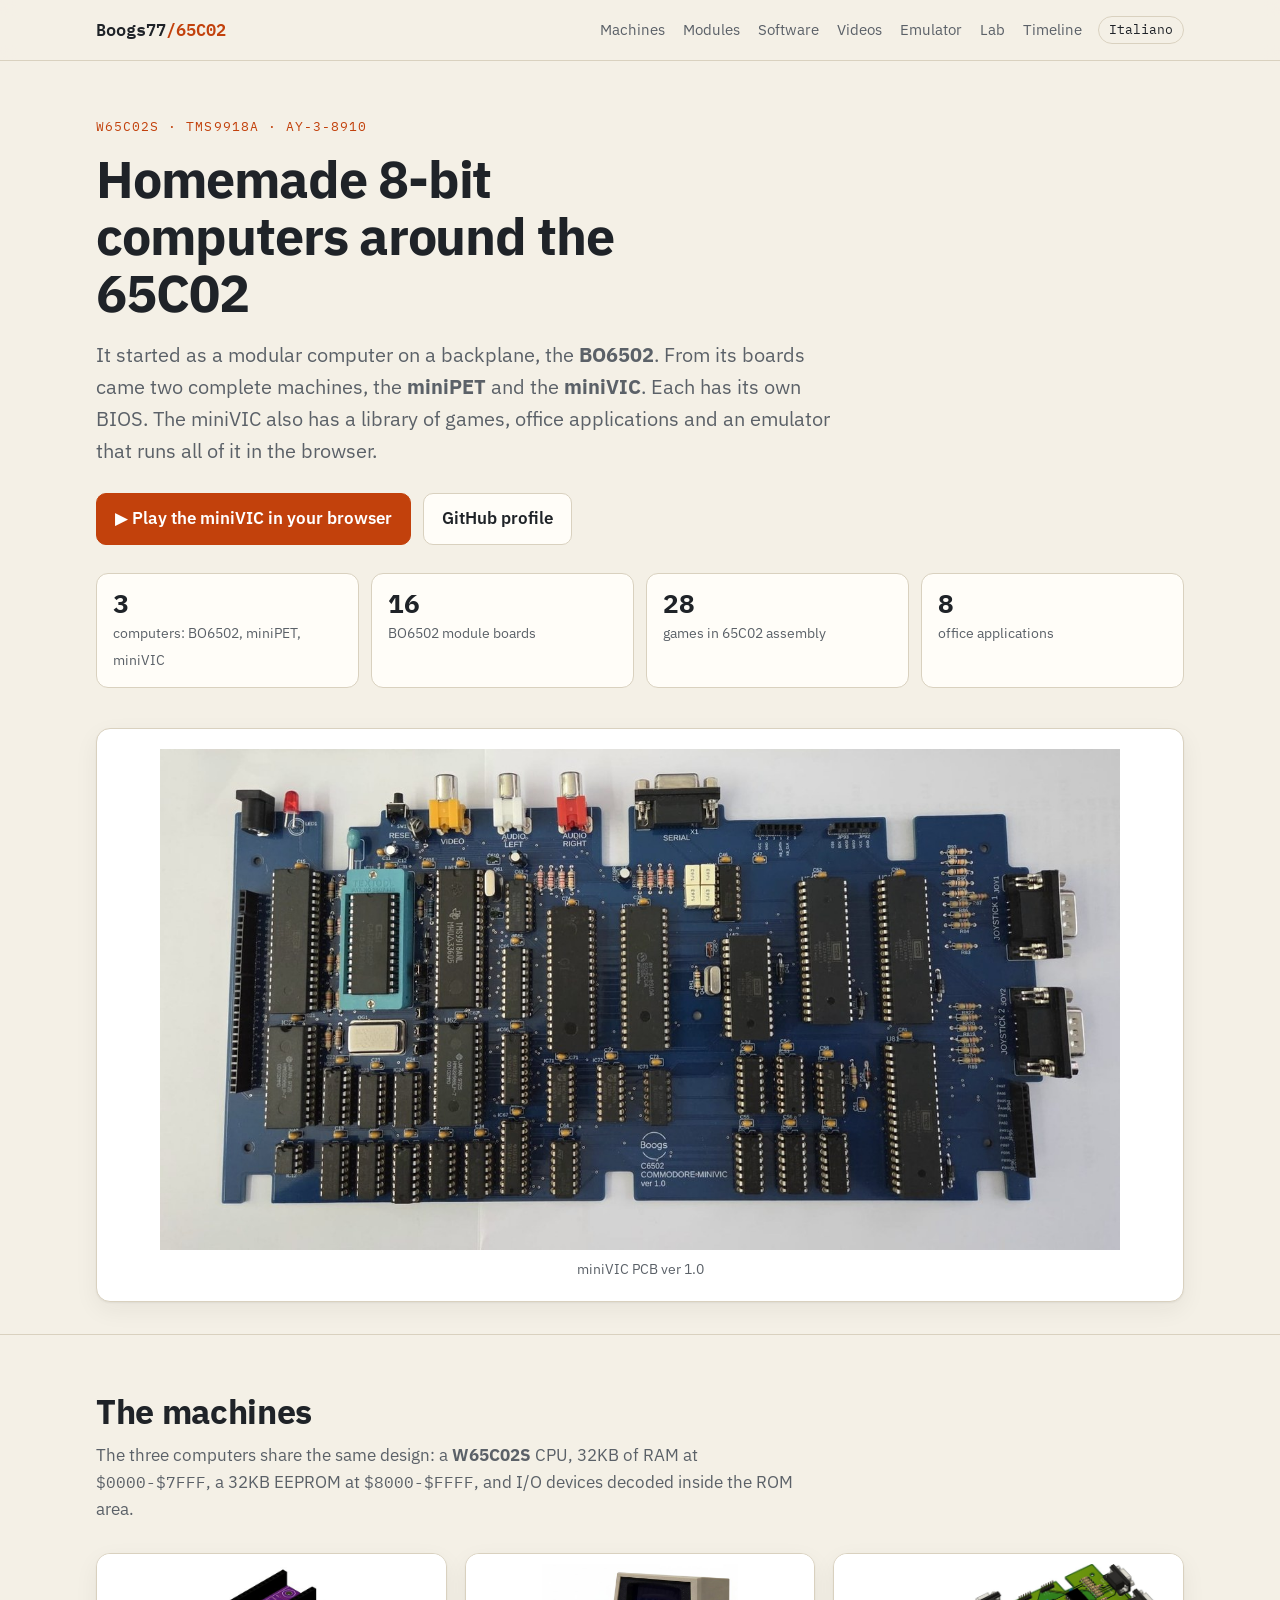
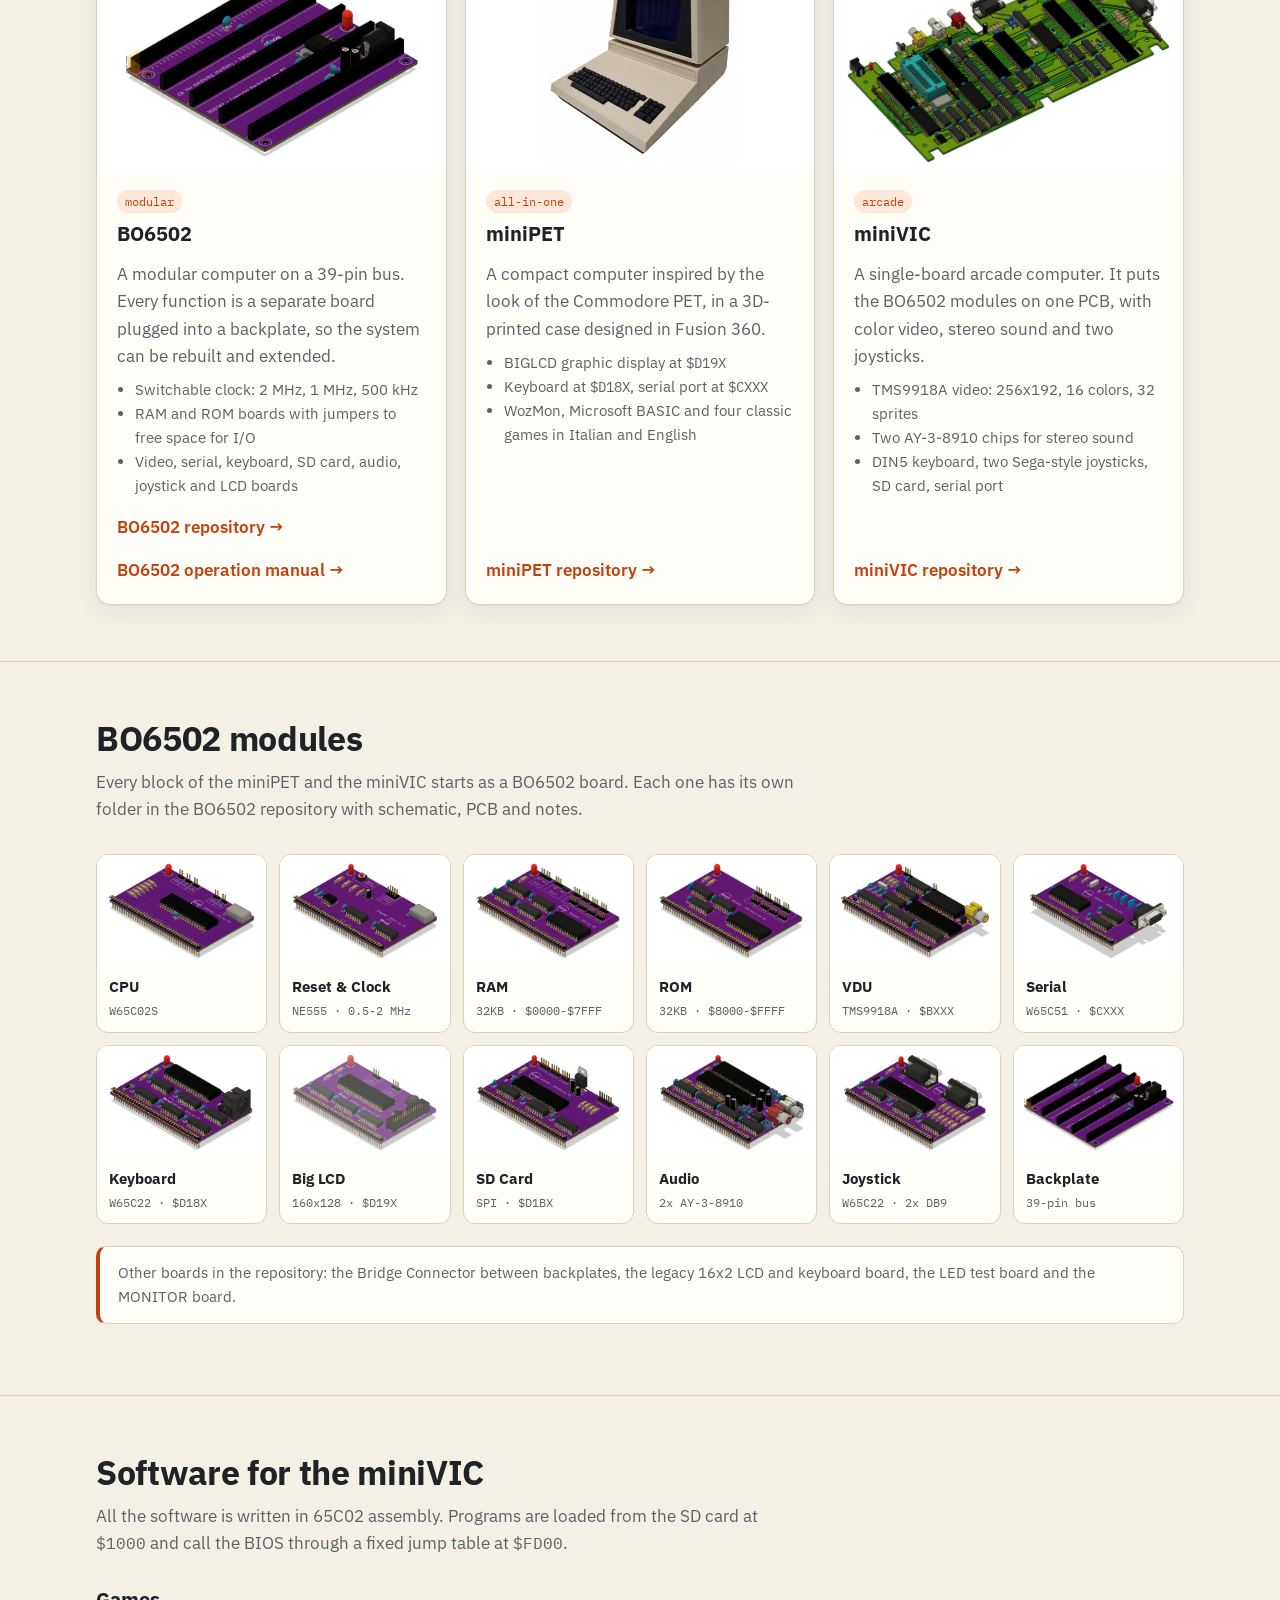
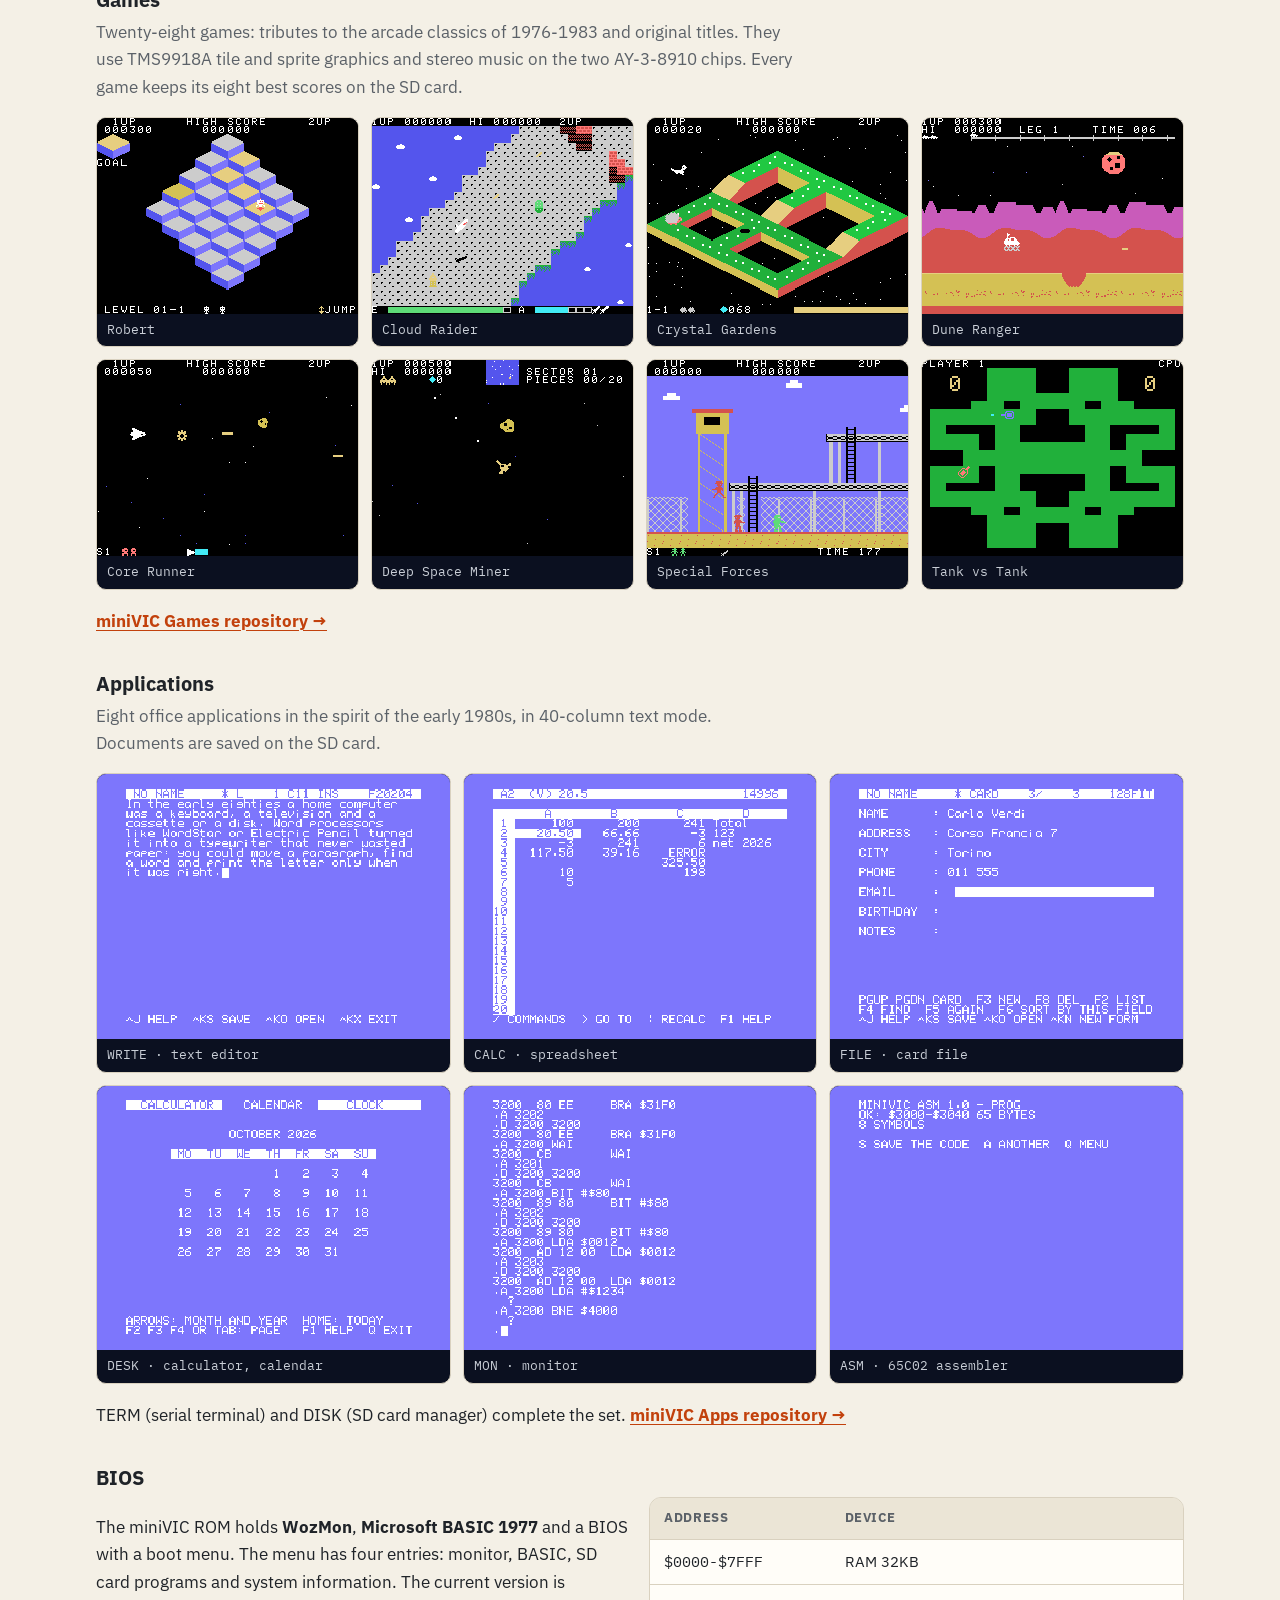
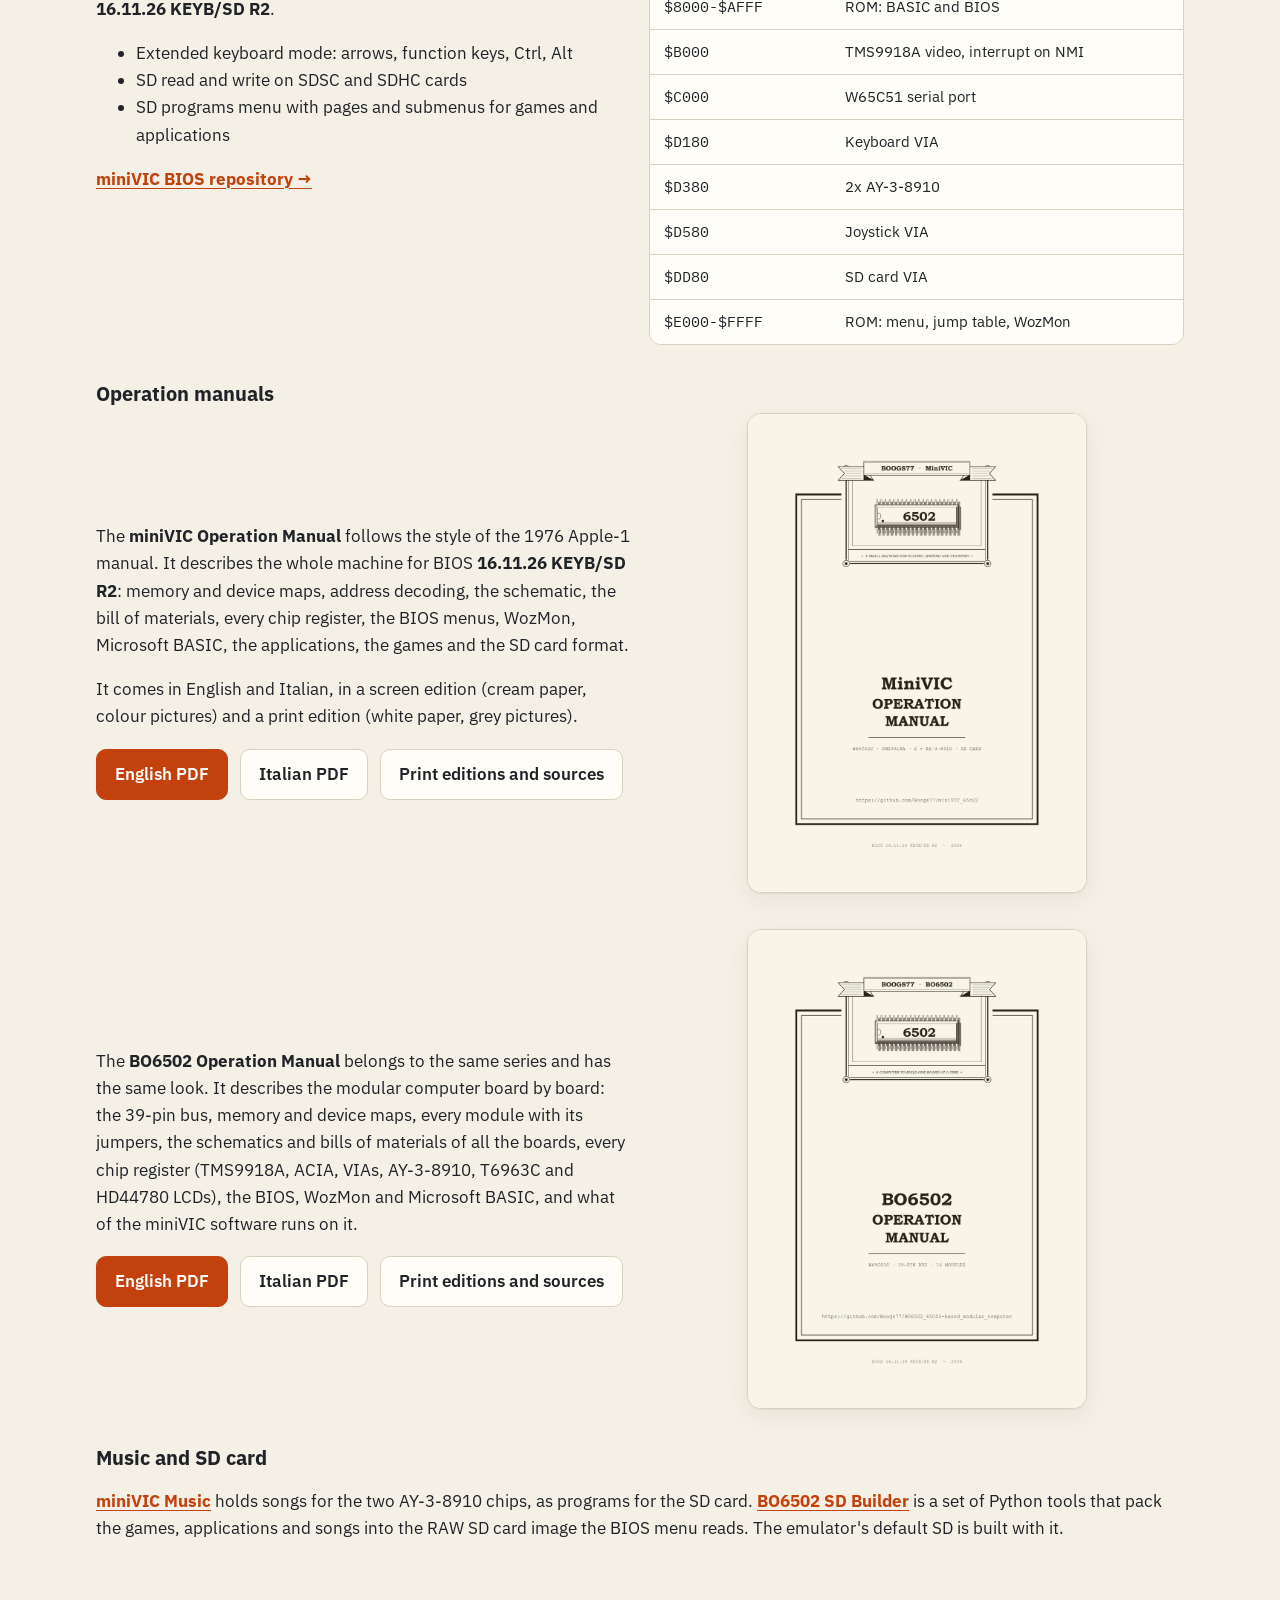
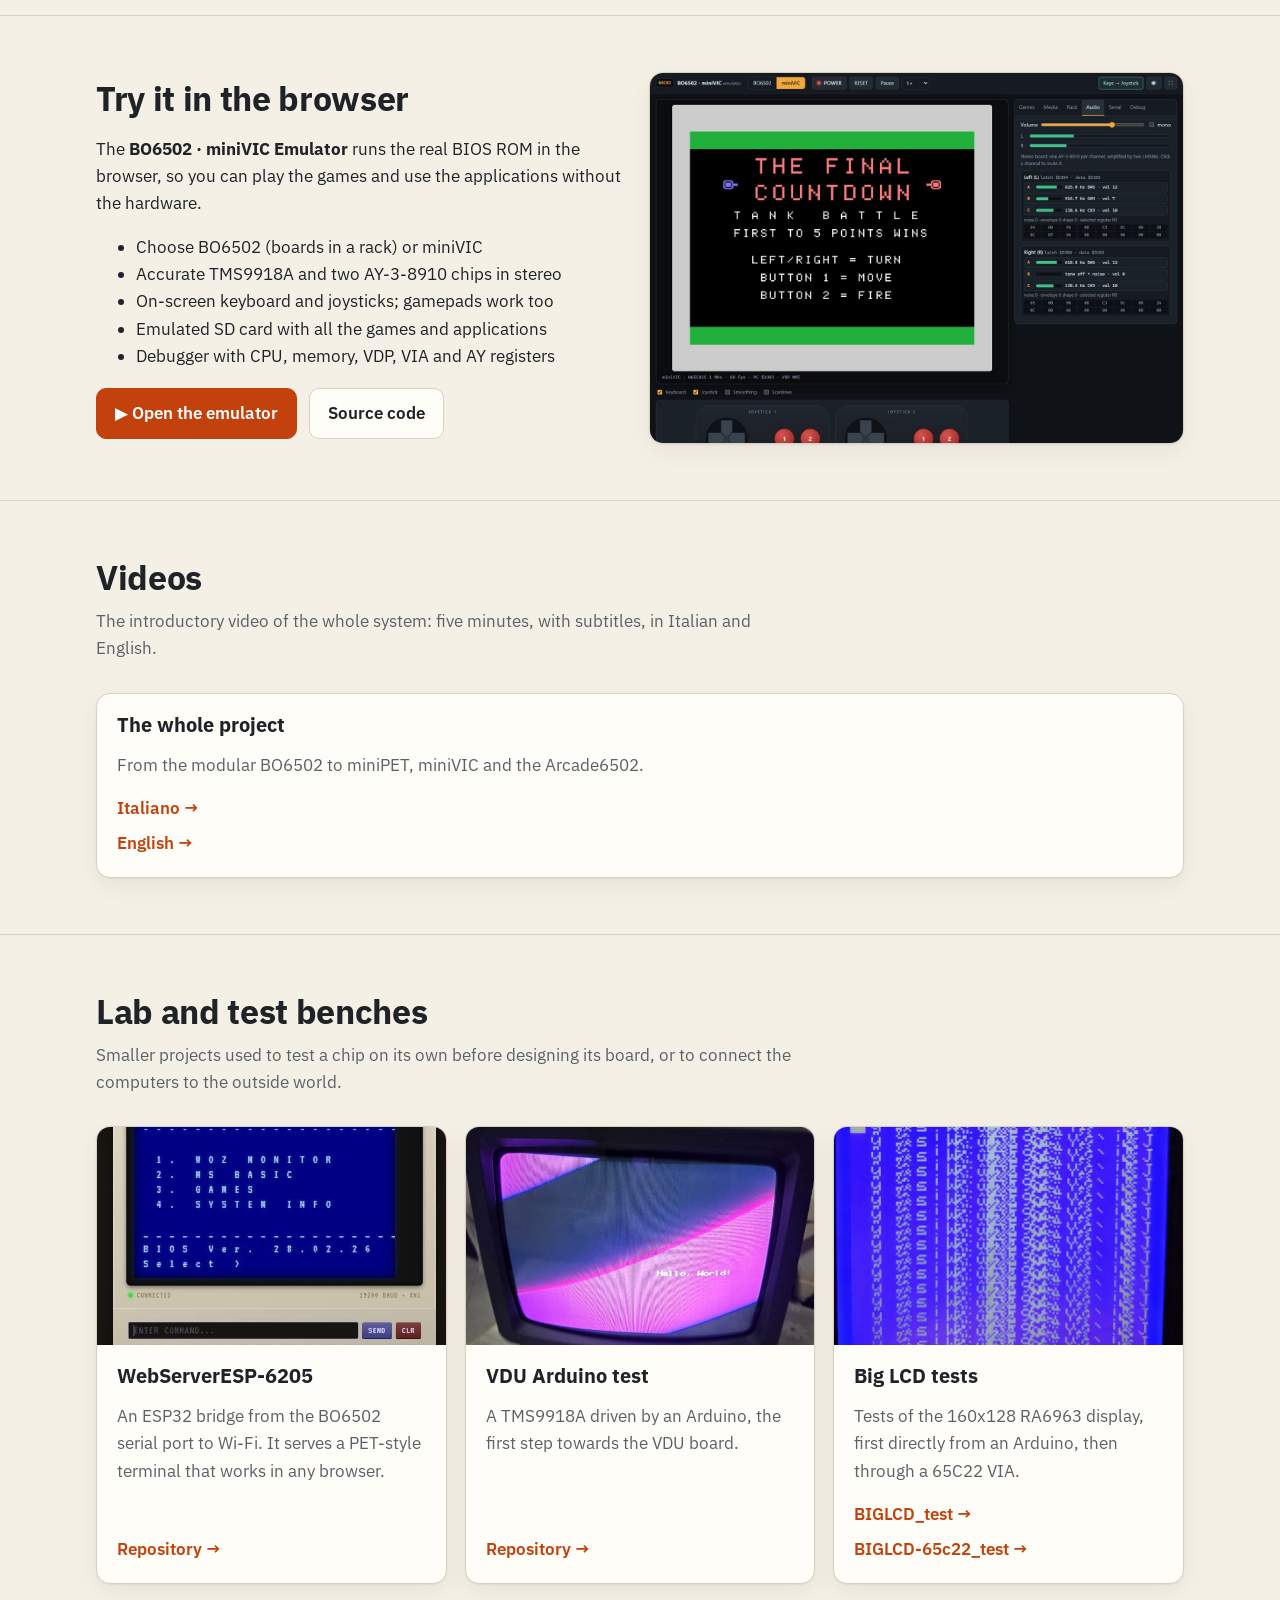
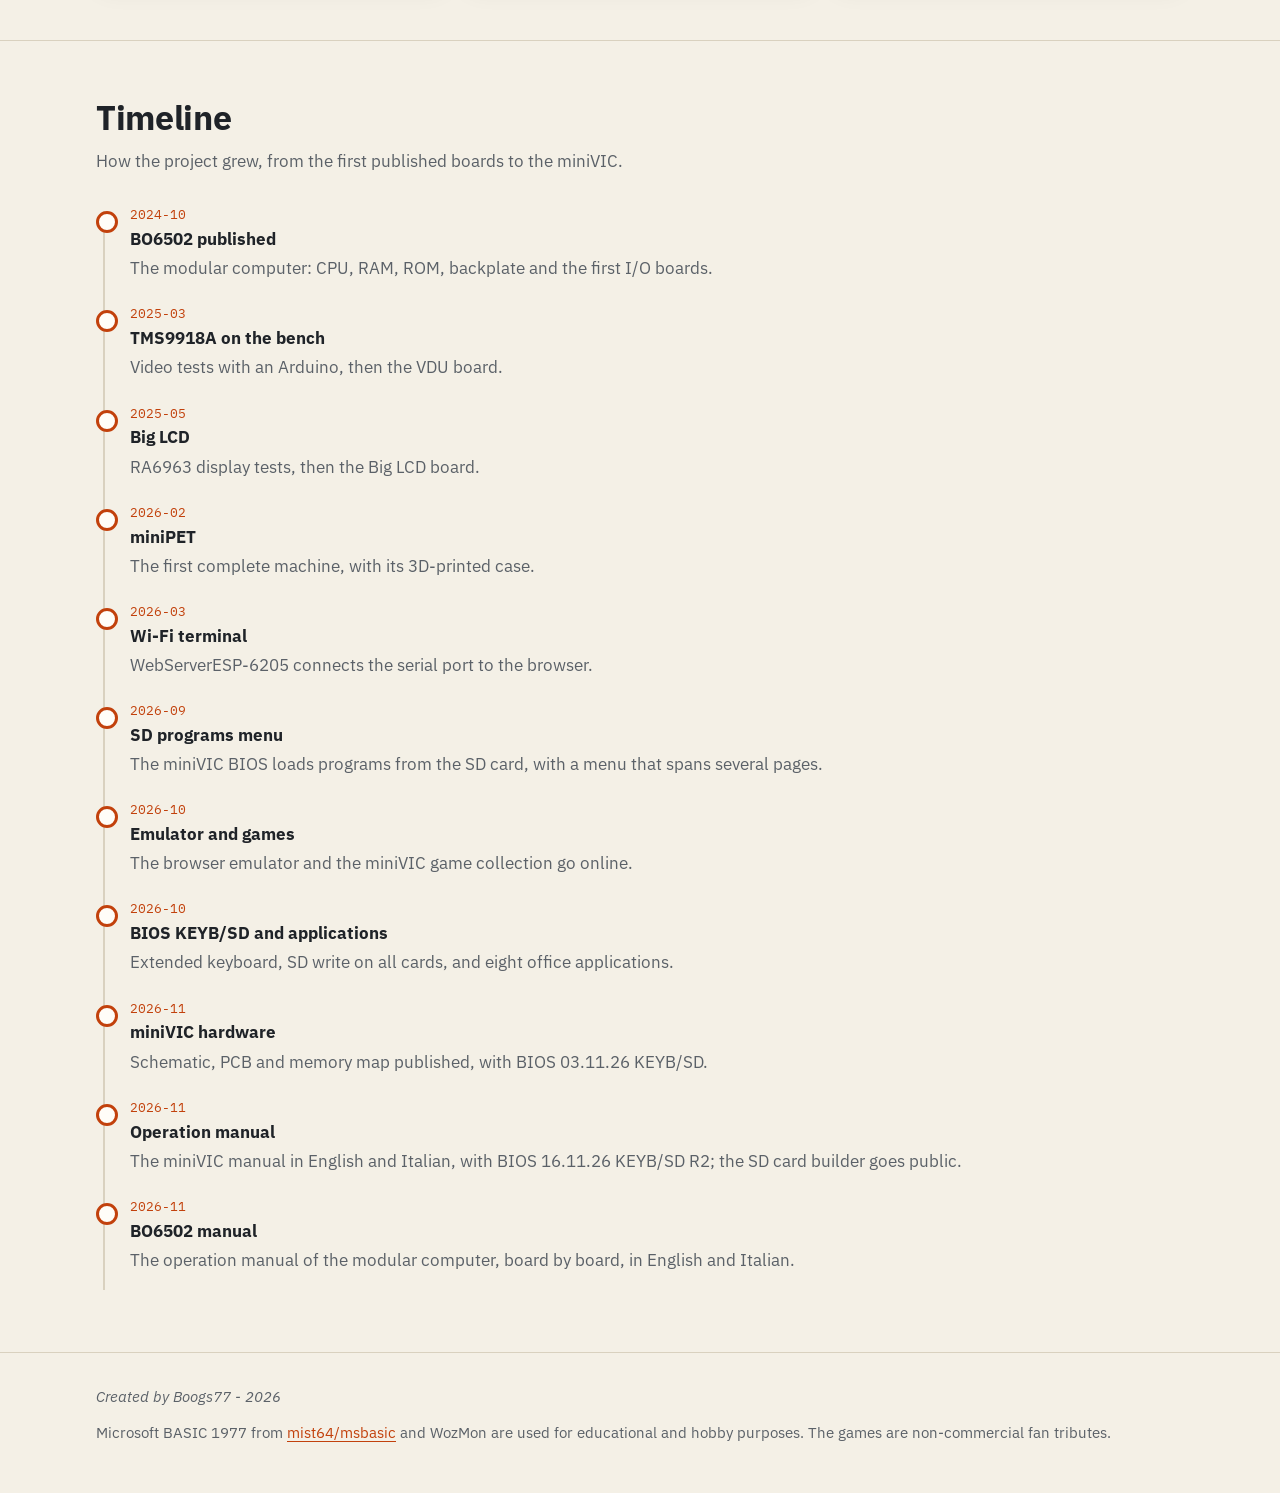
==== index.html @ 4ef79b93 "Videos section: only the introductory video of the whole system Co-Authored-By: Claude Sonnet 5.5 <n" ====
<!doctype html>
<html lang="en">
<head>
<meta charset="utf-8">
<meta name="viewport" content="width=device-width, initial-scale=1">
<title>Boogs77 65C02 Projects</title>
<meta name="description" content="Homemade 8-bit computers built around the W65C02S: the BO6502 modular computer, the miniPET and the miniVIC, with their BIOS, games, applications and a browser emulator.">
<link rel="alternate" hreflang="en" href="https://boogs77.github.io/">
<link rel="alternate" hreflang="it" href="https://boogs77.github.io/it/">
<link rel="icon" href="data:image/svg+xml,%3Csvg xmlns='http://www.w3.org/2000/svg' viewBox='0 0 32 32'%3E%3Crect width='32' height='32' rx='6' fill='%23c2410c'/%3E%3Ctext x='16' y='22' font-family='monospace' font-size='13' font-weight='700' text-anchor='middle' fill='white'%3E65%3C/text%3E%3C/svg%3E">
<link rel="preconnect" href="https://fonts.googleapis.com">
<link rel="preconnect" href="https://fonts.gstatic.com" crossorigin>
<link href="https://fonts.googleapis.com/css2?family=IBM+Plex+Mono:wght@400;600&family=IBM+Plex+Sans:wght@400;600;700&display=swap" rel="stylesheet">
<link rel="stylesheet" href="style.css">
</head>
<body>

<header class="top">
  <div class="wrap">
    <a class="brand" href="#">Boogs77<span>/65C02</span></a>
    <nav class="nav">
      <a href="#machines">Machines</a>
      <a href="#bo6502">Modules</a>
      <a href="#software">Software</a>
      <a href="#videos">Videos</a>
      <a href="#emulator">Emulator</a>
      <a href="#lab">Lab</a>
      <a href="#timeline">Timeline</a>
    </nav>
    <a class="lang" href="it/" hreflang="it" lang="it">Italiano</a>
  </div>
</header>

<main>
  <div class="wrap hero">
    <p class="eyebrow">W65C02S · TMS9918A · AY-3-8910</p>
    <h1>Homemade 8-bit computers around the 65C02</h1>
    <p class="lead">It started as a modular computer on a backplane, the <b>BO6502</b>. From its boards came two complete machines, the <b>miniPET</b> and the <b>miniVIC</b>. Each has its own BIOS. The miniVIC also has a library of games, office applications and an emulator that runs all of it in the browser.</p>
    <div class="actions">
      <a class="btn primary" href="https://boogs77.github.io/BO6502-miniVIC-emulator/">▶ Play the miniVIC in your browser</a>
      <a class="btn" href="https://github.com/Boogs77">GitHub profile</a>
    </div>

    <ul class="stats">
      <li><b>3</b><span>computers: BO6502, miniPET, miniVIC</span></li>
      <li><b>16</b><span>BO6502 module boards</span></li>
      <li><b>28</b><span>games in 65C02 assembly</span></li>
      <li><b>8</b><span>office applications</span></li>
    </ul>

    <figure class="hero-figure">
      <img src="img/minivic_board.jpg" alt="The miniVIC single-board computer: photo of the assembled PCB with the CPU, ZIF ROM socket, video, audio and joystick connectors" width="1400" height="731">
      <figcaption>miniVIC PCB ver 1.0</figcaption>
    </figure>
  </div>

  <!-- ===================== MACHINES ===================== -->
  <section id="machines">
    <div class="wrap">
      <h2>The machines</h2>
      <p class="section-lead">The three computers share the same design: a <b>W65C02S</b> CPU, 32KB of RAM at <code>$0000-$7FFF</code>, a 32KB EEPROM at <code>$8000-$FFFF</code>, and I/O devices decoded inside the ROM area.</p>

      <div class="grid three">
        <article class="card">
          <div class="media"><img src="img/m_backplate.jpg" alt="BO6502 backplate with five slots" loading="lazy"></div>
          <div class="body">
            <span class="tag">modular</span>
            <h3>BO6502</h3>
            <p>A modular computer on a 39-pin bus. Every function is a separate board plugged into a backplate, so the system can be rebuilt and extended.</p>
            <ul>
              <li>Switchable clock: 2 MHz, 1 MHz, 500 kHz</li>
              <li>RAM and ROM boards with jumpers to free space for I/O</li>
              <li>Video, serial, keyboard, SD card, audio, joystick and LCD boards</li>
            </ul>
            <a class="more" href="https://github.com/Boogs77/BO6502_65C02-based_modular_computer">BO6502 repository →</a>
            <a class="more" href="https://github.com/Boogs77/BO6502-manual">BO6502 operation manual →</a>
          </div>
        </article>

        <article class="card">
          <div class="media"><img src="img/minipet.jpg" alt="The miniPET: a small beige computer with a built-in screen and keyboard" loading="lazy"></div>
          <div class="body">
            <span class="tag">all-in-one</span>
            <h3>miniPET</h3>
            <p>A compact computer inspired by the look of the Commodore PET, in a 3D-printed case designed in Fusion 360.</p>
            <ul>
              <li>BIGLCD graphic display at <code>$D19X</code></li>
              <li>Keyboard at <code>$D18X</code>, serial port at <code>$CXXX</code></li>
              <li>WozMon, Microsoft BASIC and four classic games in Italian and English</li>
            </ul>
            <a class="more" href="https://github.com/Boogs77/miniPET_65c02">miniPET repository →</a>
          </div>
        </article>

        <article class="card">
          <div class="media"><img src="img/minivic_3d_rca.jpg" alt="The miniVIC board in 3D, seen from an angle" loading="lazy"></div>
          <div class="body">
            <span class="tag">arcade</span>
            <h3>miniVIC</h3>
            <p>A single-board arcade computer. It puts the BO6502 modules on one PCB, with color video, stereo sound and two joysticks.</p>
            <ul>
              <li>TMS9918A video: 256x192, 16 colors, 32 sprites</li>
              <li>Two AY-3-8910 chips for stereo sound</li>
              <li>DIN5 keyboard, two Sega-style joysticks, SD card, serial port</li>
            </ul>
            <a class="more" href="https://github.com/Boogs77/miniVIC_65c02">miniVIC repository →</a>
          </div>
        </article>
      </div>
    </div>
  </section>

  <!-- ===================== BO6502 MODULES ===================== -->
  <section id="bo6502">
    <div class="wrap">
      <h2>BO6502 modules</h2>
      <p class="section-lead">Every block of the miniPET and the miniVIC starts as a BO6502 board. Each one has its own folder in the BO6502 repository with schematic, PCB and notes.</p>

      <div class="modules">
        <a class="module" href="https://github.com/Boogs77/BO6502_65C02-based_modular_computer/tree/main/BO6502%20CPU"><img src="img/m_cpu.jpg" alt="" loading="lazy"><div><b>CPU</b><span>W65C02S</span></div></a>
        <a class="module" href="https://github.com/Boogs77/BO6502_65C02-based_modular_computer/tree/main/BO6502%20RESET"><img src="img/m_reset.jpg" alt="" loading="lazy"><div><b>Reset &amp; Clock</b><span>NE555 · 0.5-2 MHz</span></div></a>
        <a class="module" href="https://github.com/Boogs77/BO6502_65C02-based_modular_computer/tree/main/BO6502%20RAM"><img src="img/m_ram.jpg" alt="" loading="lazy"><div><b>RAM</b><span>32KB · $0000-$7FFF</span></div></a>
        <a class="module" href="https://github.com/Boogs77/BO6502_65C02-based_modular_computer/tree/main/BO6502%20ROM"><img src="img/m_rom.jpg" alt="" loading="lazy"><div><b>ROM</b><span>32KB · $8000-$FFFF</span></div></a>
        <a class="module" href="https://github.com/Boogs77/BO6502_65C02-based_modular_computer/tree/main/BO6502%20VDU"><img src="img/m_vdu.jpg" alt="" loading="lazy"><div><b>VDU</b><span>TMS9918A · $BXXX</span></div></a>
        <a class="module" href="https://github.com/Boogs77/BO6502_65C02-based_modular_computer/tree/main/BO6502%20SERIAL"><img src="img/m_serial.jpg" alt="" loading="lazy"><div><b>Serial</b><span>W65C51 · $CXXX</span></div></a>
        <a class="module" href="https://github.com/Boogs77/BO6502_65C02-based_modular_computer/tree/main/BO6502%20KEYb"><img src="img/m_keyb.jpg" alt="" loading="lazy"><div><b>Keyboard</b><span>W65C22 · $D18X</span></div></a>
        <a class="module" href="https://github.com/Boogs77/BO6502_65C02-based_modular_computer/tree/main/BO6502%20BIGLCD"><img src="img/m_biglcd.jpg" alt="" loading="lazy"><div><b>Big LCD</b><span>160x128 · $D19X</span></div></a>
        <a class="module" href="https://github.com/Boogs77/BO6502_65C02-based_modular_computer/tree/main/BO6502%20SDCard"><img src="img/m_sdcard.jpg" alt="" loading="lazy"><div><b>SD Card</b><span>SPI · $D1BX</span></div></a>
        <a class="module" href="https://github.com/Boogs77/BO6502_65C02-based_modular_computer/tree/main/BO6502%20AUDIO"><img src="img/m_audio.jpg" alt="" loading="lazy"><div><b>Audio</b><span>2x AY-3-8910</span></div></a>
        <a class="module" href="https://github.com/Boogs77/BO6502_65C02-based_modular_computer/tree/main/BO6502%20JOYSTICK"><img src="img/m_joystick.jpg" alt="" loading="lazy"><div><b>Joystick</b><span>W65C22 · 2x DB9</span></div></a>
        <a class="module" href="https://github.com/Boogs77/BO6502_65C02-based_modular_computer/tree/main/BO6502%20BACKPLATE"><img src="img/m_backplate.jpg" alt="" loading="lazy"><div><b>Backplate</b><span>39-pin bus</span></div></a>
      </div>
      <p class="note">Other boards in the repository: the Bridge Connector between backplates, the legacy 16x2 LCD and keyboard board, the LED test board and the MONITOR board.</p>
    </div>
  </section>

  <!-- ===================== SOFTWARE ===================== -->
  <section id="software">
    <div class="wrap">
      <h2>Software for the miniVIC</h2>
      <p class="section-lead">All the software is written in 65C02 assembly. Programs are loaded from the SD card at <code>$1000</code> and call the BIOS through a fixed jump table at <code>$FD00</code>.</p>

      <h3>Games</h3>
      <p class="section-lead" style="margin-bottom:16px">Twenty-eight games: tributes to the arcade classics of 1976-1983 and original titles. They use TMS9918A tile and sprite graphics and stereo music on the two AY-3-8910 chips. Every game keeps its eight best scores on the SD card.</p>
      <div class="shots">
        <figure><img src="img/g_robert.png" alt="Robert: isometric cube-hopping game" loading="lazy"><figcaption>Robert</figcaption></figure>
        <figure><img src="img/g_cloud_raider.png" alt="Cloud Raider: isometric shooter" loading="lazy"><figcaption>Cloud Raider</figcaption></figure>
        <figure><img src="img/g_crystal_gardens.png" alt="Crystal Gardens: isometric maze game" loading="lazy"><figcaption>Crystal Gardens</figcaption></figure>
        <figure><img src="img/g_dune_ranger.png" alt="Dune Ranger: side-scrolling rover game" loading="lazy"><figcaption>Dune Ranger</figcaption></figure>
        <figure><img src="img/g_core_runner.png" alt="Core Runner: space run and platform game" loading="lazy"><figcaption>Core Runner</figcaption></figure>
        <figure><img src="img/g_deep_space_miner.png" alt="Deep Space Miner: space mining shooter" loading="lazy"><figcaption>Deep Space Miner</figcaption></figure>
        <figure><img src="img/g_special_forces.png" alt="Special Forces: side-scrolling action game" loading="lazy"><figcaption>Special Forces</figcaption></figure>
        <figure><img src="img/g_tank.png" alt="Tank vs Tank: two tanks on a battlefield" loading="lazy"><figcaption>Tank vs Tank</figcaption></figure>
      </div>
      <p><a href="https://github.com/Boogs77/miniVIC_games"><b>miniVIC Games repository →</b></a></p>

      <h3 style="margin-top:36px">Applications</h3>
      <p class="section-lead" style="margin-bottom:16px">Eight office applications in the spirit of the early 1980s, in 40-column text mode. Documents are saved on the SD card.</p>
      <div class="shots apps">
        <figure><img src="img/a_write_typing.png" alt="miniVIC WRITE text editor" loading="lazy"><figcaption>WRITE · text editor</figcaption></figure>
        <figure><img src="img/a_calc_formulas.png" alt="miniVIC CALC spreadsheet" loading="lazy"><figcaption>CALC · spreadsheet</figcaption></figure>
        <figure><img src="img/a_file_card.png" alt="miniVIC FILE card file" loading="lazy"><figcaption>FILE · card file</figcaption></figure>
        <figure><img src="img/a_desk_calendar.png" alt="miniVIC DESK calendar" loading="lazy"><figcaption>DESK · calculator, calendar</figcaption></figure>
        <figure><img src="img/a_mon_disasm.png" alt="miniVIC MON machine language monitor" loading="lazy"><figcaption>MON · monitor</figcaption></figure>
        <figure><img src="img/a_asm_ok.png" alt="miniVIC ASM assembler" loading="lazy"><figcaption>ASM · 65C02 assembler</figcaption></figure>
      </div>
      <p>TERM (serial terminal) and DISK (SD card manager) complete the set. <a href="https://github.com/Boogs77/miniVIC_apps"><b>miniVIC Apps repository →</b></a></p>

      <h3 style="margin-top:36px">BIOS</h3>
      <div class="grid two">
        <div>
          <p>The miniVIC ROM holds <b>WozMon</b>, <b>Microsoft BASIC 1977</b> and a BIOS with a boot menu. The menu has four entries: monitor, BASIC, SD card programs and system information. The current version is <b>16.11.26 KEYB/SD R2</b>.</p>
          <ul>
            <li>Extended keyboard mode: arrows, function keys, Ctrl, Alt</li>
            <li>SD read and write on SDSC and SDHC cards</li>
            <li>SD programs menu with pages and submenus for games and applications</li>
          </ul>
          <p><a href="https://github.com/Boogs77/miniVIC_bios"><b>miniVIC BIOS repository →</b></a></p>
        </div>
        <div class="table-scroll">
          <table>
            <thead><tr><th>Address</th><th>Device</th></tr></thead>
            <tbody>
              <tr><td class="addr">$0000-$7FFF</td><td>RAM 32KB</td></tr>
              <tr><td class="addr">$8000-$AFFF</td><td>ROM: BASIC and BIOS</td></tr>
              <tr><td class="addr">$B000</td><td>TMS9918A video, interrupt on NMI</td></tr>
              <tr><td class="addr">$C000</td><td>W65C51 serial port</td></tr>
              <tr><td class="addr">$D180</td><td>Keyboard VIA</td></tr>
              <tr><td class="addr">$D380</td><td>2x AY-3-8910</td></tr>
              <tr><td class="addr">$D580</td><td>Joystick VIA</td></tr>
              <tr><td class="addr">$DD80</td><td>SD card VIA</td></tr>
              <tr><td class="addr">$E000-$FFFF</td><td>ROM: menu, jump table, WozMon</td></tr>
            </tbody>
          </table>
        </div>
      </div>

      <h3 style="margin-top:36px">Operation manuals</h3>
      <div class="grid two" style="align-items:center">
        <div>
          <p>The <b>miniVIC Operation Manual</b> follows the style of the 1976 Apple-1 manual. It describes the whole machine for BIOS <b>16.11.26 KEYB/SD R2</b>: memory and device maps, address decoding, the schematic, the bill of materials, every chip register, the BIOS menus, WozMon, Microsoft BASIC, the applications, the games and the SD card format.</p>
          <p>It comes in English and Italian, in a screen edition (cream paper, colour pictures) and a print edition (white paper, grey pictures).</p>
          <div class="actions" style="margin-top:18px">
            <a class="btn primary" href="https://github.com/Boogs77/miniVIC-manual/blob/main/MiniVIC_Manual_EN.pdf">English PDF</a>
            <a class="btn" href="https://github.com/Boogs77/miniVIC-manual/blob/main/MiniVIC_Manual_IT.pdf">Italian PDF</a>
            <a class="btn" href="https://github.com/Boogs77/miniVIC-manual">Print editions and sources</a>
          </div>
        </div>
        <figure class="card" style="margin:0;max-width:340px;justify-self:center">
          <img src="img/manual_en.jpg" alt="Cover of the miniVIC Operation Manual" loading="lazy" width="910" height="1287">
        </figure>
      </div>

      <div class="grid two" style="align-items:center;margin-top:36px">
        <div>
          <p>The <b>BO6502 Operation Manual</b> belongs to the same series and has the same look. It describes the modular computer board by board: the 39-pin bus, memory and device maps, every module with its jumpers, the schematics and bills of materials of all the boards, every chip register (TMS9918A, ACIA, VIAs, AY-3-8910, T6963C and HD44780 LCDs), the BIOS, WozMon and Microsoft BASIC, and what of the miniVIC software runs on it.</p>
          <div class="actions" style="margin-top:18px">
            <a class="btn primary" href="https://github.com/Boogs77/BO6502-manual/blob/main/BO6502_Manual_EN.pdf">English PDF</a>
            <a class="btn" href="https://github.com/Boogs77/BO6502-manual/blob/main/BO6502_Manual_IT.pdf">Italian PDF</a>
            <a class="btn" href="https://github.com/Boogs77/BO6502-manual">Print editions and sources</a>
          </div>
        </div>
        <figure class="card" style="margin:0;max-width:340px;justify-self:center">
          <img src="img/manual_bo6502_en.jpg" alt="Cover of the BO6502 Operation Manual" loading="lazy" width="910" height="1287">
        </figure>
      </div>

      <h3 style="margin-top:36px">Music and SD card</h3>
      <p><a href="https://github.com/Boogs77/miniVIC_music"><b>miniVIC Music</b></a> holds songs for the two AY-3-8910 chips, as programs for the SD card. <a href="https://github.com/Boogs77/bo6502-SDbuilder"><b>BO6502 SD Builder</b></a> is a set of Python tools that pack the games, applications and songs into the RAW SD card image the BIOS menu reads. The emulator's default SD is built with it.</p>
    </div>
  </section>

  <!-- ===================== EMULATOR ===================== -->
  <section id="emulator">
    <div class="wrap">
      <div class="grid two" style="align-items:center">
        <div>
          <h2>Try it in the browser</h2>
          <p>The <b>BO6502 · miniVIC Emulator</b> runs the real BIOS ROM in the browser, so you can play the games and use the applications without the hardware.</p>
          <ul>
            <li>Choose BO6502 (boards in a rack) or miniVIC</li>
            <li>Accurate TMS9918A and two AY-3-8910 chips in stereo</li>
            <li>On-screen keyboard and joysticks; gamepads work too</li>
            <li>Emulated SD card with all the games and applications</li>
            <li>Debugger with CPU, memory, VDP, VIA and AY registers</li>
          </ul>
          <div class="actions" style="margin-top:18px">
            <a class="btn primary" href="https://boogs77.github.io/BO6502-miniVIC-emulator/">▶ Open the emulator</a>
            <a class="btn" href="https://github.com/Boogs77/BO6502-miniVIC-emulator">Source code</a>
          </div>
        </div>
        <figure class="card" style="margin:0">
          <img src="img/emulator.jpg" alt="The emulator running Tank vs Tank, with the audio panel showing both AY chips" loading="lazy" width="1400" height="972">
        </figure>
      </div>
    </div>
  </section>

  <!-- ===================== VIDEOS ===================== -->
  <section id="videos">
    <div class="wrap">
      <h2>Videos</h2>
      <p class="section-lead">The introductory video of the whole system: five minutes, with subtitles, in Italian and English.</p>
      <div class="grid three">
        <article class="card">
          <div class="body">
            <h3>The whole project</h3>
            <p>From the modular BO6502 to miniPET, miniVIC and the Arcade6502.</p>
            <a class="more" href="https://youtu.be/3ln8cZt3MQk">Italiano →</a>
            <a class="more" style="padding-top:0" href="https://youtu.be/d8nvmrTR-eE">English →</a>
          </div>
        </article>
      </div>
    </div>
  </section>

  <!-- ===================== LAB ===================== -->
  <section id="lab">
    <div class="wrap">
      <h2>Lab and test benches</h2>
      <p class="section-lead">Smaller projects used to test a chip on its own before designing its board, or to connect the computers to the outside world.</p>
      <div class="grid three">
        <article class="card">
          <div class="media photo"><img src="img/webserver.jpg" alt="Browser page of the WebServerESP-6205 with a PET-style screen and keyboard" loading="lazy"></div>
          <div class="body">
            <h3>WebServerESP-6205</h3>
            <p>An ESP32 bridge from the BO6502 serial port to Wi-Fi. It serves a PET-style terminal that works in any browser.</p>
            <a class="more" href="https://github.com/Boogs77/WebServerESP-6205">Repository →</a>
          </div>
        </article>
        <article class="card">
          <div class="media photo"><img src="img/vdu_hello.jpg" alt="TMS9918A test showing text on a monitor" loading="lazy"></div>
          <div class="body">
            <h3>VDU Arduino test</h3>
            <p>A TMS9918A driven by an Arduino, the first step towards the VDU board.</p>
            <a class="more" href="https://github.com/Boogs77/VDU_arduino_test">Repository →</a>
          </div>
        </article>
        <article class="card">
          <div class="media photo"><img src="img/biglcd_wozmon.jpg" alt="Big LCD display showing a WozMon memory dump" loading="lazy"></div>
          <div class="body">
            <h3>Big LCD tests</h3>
            <p>Tests of the 160x128 RA6963 display, first directly from an Arduino, then through a 65C22 VIA.</p>
            <a class="more" href="https://github.com/Boogs77/BIGLCD_test">BIGLCD_test →</a>
            <a class="more" style="padding-top:0" href="https://github.com/Boogs77/BIGLCD-65c22_test">BIGLCD-65c22_test →</a>
          </div>
        </article>
      </div>
    </div>
  </section>

  <!-- ===================== TIMELINE ===================== -->
  <section id="timeline">
    <div class="wrap">
      <h2>Timeline</h2>
      <p class="section-lead">How the project grew, from the first published boards to the miniVIC.</p>
      <ol class="timeline">
        <li><time>2024-10</time><b>BO6502 published</b><p>The modular computer: CPU, RAM, ROM, backplate and the first I/O boards.</p></li>
        <li><time>2025-03</time><b>TMS9918A on the bench</b><p>Video tests with an Arduino, then the VDU board.</p></li>
        <li><time>2025-05</time><b>Big LCD</b><p>RA6963 display tests, then the Big LCD board.</p></li>
        <li><time>2026-02</time><b>miniPET</b><p>The first complete machine, with its 3D-printed case.</p></li>
        <li><time>2026-03</time><b>Wi-Fi terminal</b><p>WebServerESP-6205 connects the serial port to the browser.</p></li>
        <li><time>2026-09</time><b>SD programs menu</b><p>The miniVIC BIOS loads programs from the SD card, with a menu that spans several pages.</p></li>
        <li><time>2026-10</time><b>Emulator and games</b><p>The browser emulator and the miniVIC game collection go online.</p></li>
        <li><time>2026-10</time><b>BIOS KEYB/SD and applications</b><p>Extended keyboard, SD write on all cards, and eight office applications.</p></li>
        <li><time>2026-11</time><b>miniVIC hardware</b><p>Schematic, PCB and memory map published, with BIOS 03.11.26 KEYB/SD.</p></li>
        <li><time>2026-11</time><b>Operation manual</b><p>The miniVIC manual in English and Italian, with BIOS 16.11.26 KEYB/SD R2; the SD card builder goes public.</p></li>
        <li><time>2026-11</time><b>BO6502 manual</b><p>The operation manual of the modular computer, board by board, in English and Italian.</p></li>
      </ol>
    </div>
  </section>
</main>

<footer>
  <div class="wrap">
    <span><i>Created by Boogs77 - 2026</i></span>
    <span>Microsoft BASIC 1977 from <a href="https://github.com/mist64/msbasic">mist64/msbasic</a> and WozMon are used for educational and hobby purposes. The games are non-commercial fan tributes.</span>
  </div>
</footer>

</body>
</html>
---- style.css ----
:root {
  --bg: #f4f0e6;
  --surface: #fffdf8;
  --surface-2: #ebe5d6;
  --plate: #ffffff;
  --text: #1f2328;
  --muted: #5b6168;
  --border: #d9d1bf;
  --accent: #c2410c;
  --accent-soft: #fde7d9;
  --green: #15803d;
  --screen: #0b1020;
  --shadow: 0 1px 2px rgba(31, 35, 40, .06), 0 8px 24px rgba(31, 35, 40, .06);
  --radius: 14px;
  --mono: "IBM Plex Mono", ui-monospace, SFMono-Regular, Menlo, Consolas, monospace;
  --sans: "IBM Plex Sans", system-ui, -apple-system, "Segoe UI", Roboto, sans-serif;
  color-scheme: light;
}

@media (prefers-color-scheme: dark) {
  :root:not([data-theme="light"]) {
    --bg: #12151b;
    --surface: #1a1f27;
    --surface-2: #232a34;
    --plate: #f3f1ec;
    --text: #e8e6e1;
    --muted: #a3a9b2;
    --border: #2e3642;
    --accent: #fb923c;
    --accent-soft: #3a2416;
    --green: #4ade80;
    --shadow: 0 1px 2px rgba(0, 0, 0, .3), 0 8px 24px rgba(0, 0, 0, .25);
    color-scheme: dark;
  }
}

:root[data-theme="dark"] {
  --bg: #12151b;
  --surface: #1a1f27;
  --surface-2: #232a34;
  --plate: #f3f1ec;
  --text: #e8e6e1;
  --muted: #a3a9b2;
  --border: #2e3642;
  --accent: #fb923c;
  --accent-soft: #3a2416;
  --green: #4ade80;
  --shadow: 0 1px 2px rgba(0, 0, 0, .3), 0 8px 24px rgba(0, 0, 0, .25);
  color-scheme: dark;
}

* { box-sizing: border-box; }

html { scroll-behavior: smooth; scroll-padding-top: 72px; }

body {
  margin: 0;
  background: var(--bg);
  color: var(--text);
  font-family: var(--sans);
  font-size: 17px;
  line-height: 1.6;
  -webkit-font-smoothing: antialiased;
}

img { max-width: 100%; height: auto; display: block; }

a { color: var(--accent); text-decoration-thickness: 1px; text-underline-offset: 3px; }
a:hover { text-decoration-thickness: 2px; }

code, .mono { font-family: var(--mono); font-size: .92em; }

.wrap { width: 100%; max-width: 1120px; margin: 0 auto; padding: 0 16px; }

/* ---------- header ---------- */
.top {
  position: sticky; top: 0; z-index: 10;
  background: color-mix(in srgb, var(--bg) 88%, transparent);
  backdrop-filter: blur(8px);
  border-bottom: 1px solid var(--border);
}
.top .wrap { display: flex; align-items: center; gap: 16px; height: 60px; }
.brand { font-family: var(--mono); font-weight: 600; color: var(--text); text-decoration: none; white-space: nowrap; }
.brand span { color: var(--accent); }
.nav { display: flex; gap: 18px; margin-left: auto; overflow-x: auto; scrollbar-width: none; }
.nav::-webkit-scrollbar { display: none; }
.nav a { color: var(--muted); text-decoration: none; font-size: 15px; white-space: nowrap; }
.nav a:hover { color: var(--text); }
.lang {
  font-family: var(--mono); font-size: 13px; text-decoration: none; color: var(--text);
  border: 1px solid var(--border); border-radius: 999px; padding: 3px 10px; white-space: nowrap;
}
.lang:hover { border-color: var(--accent); }

/* ---------- hero ---------- */
.hero { padding-top: 56px; padding-bottom: 32px; }
.eyebrow { font-family: var(--mono); font-size: 13px; letter-spacing: .08em; text-transform: uppercase; color: var(--accent); margin: 0 0 12px; }
h1 { font-size: clamp(32px, 5vw, 52px); line-height: 1.1; margin: 0 0 18px; letter-spacing: -.02em; max-width: 18ch; }
.lead { font-size: clamp(17px, 2vw, 20px); color: var(--muted); max-width: 62ch; margin: 0 0 26px; }
.actions { display: flex; flex-wrap: wrap; gap: 12px; }
.btn {
  display: inline-flex; align-items: center; gap: 8px; padding: 11px 18px; border-radius: 10px;
  font-weight: 600; text-decoration: none; border: 1px solid var(--border); color: var(--text); background: var(--surface);
}
.btn.primary { background: var(--accent); border-color: var(--accent); color: #fff; }
:root[data-theme="dark"] .btn.primary { color: #1a1206; }
@media (prefers-color-scheme: dark) { :root:not([data-theme="light"]) .btn.primary { color: #1a1206; } }
.btn:hover { text-decoration: none; filter: brightness(1.05); }

.hero-figure {
  margin: 40px 0 0; background: var(--plate); border-radius: var(--radius);
  border: 1px solid var(--border); box-shadow: var(--shadow); padding: 20px; overflow: hidden;
}
.hero-figure img { max-width: 960px; width: 100%; height: auto; margin: 0 auto; }
.hero-figure figcaption { color: #5b6168; font-size: 14px; text-align: center; margin-top: 8px; }

.stats { display: grid; grid-template-columns: repeat(auto-fit, minmax(min(150px, 45%), 1fr)); gap: 12px; margin: 28px 0 0; padding: 0; list-style: none; }
.stats li { background: var(--surface); border: 1px solid var(--border); border-radius: 12px; padding: 14px 16px; }
.stats b { display: block; font-family: var(--mono); font-size: 26px; line-height: 1.2; }
.stats span { color: var(--muted); font-size: 14px; }

/* ---------- sections ---------- */
section { padding: 56px 0; border-top: 1px solid var(--border); }
h2 { font-size: clamp(26px, 3.4vw, 34px); line-height: 1.2; margin: 0 0 10px; letter-spacing: -.01em; }
h3 { font-size: 20px; margin: 0 0 6px; line-height: 1.3; }
.section-lead { color: var(--muted); max-width: 70ch; margin: 0 0 30px; }

.grid { display: grid; gap: 18px; }
.grid.three { grid-template-columns: repeat(auto-fit, minmax(min(290px, 100%), 1fr)); }
.grid.four { grid-template-columns: repeat(auto-fit, minmax(min(220px, 100%), 1fr)); }
.grid.two { grid-template-columns: repeat(auto-fit, minmax(min(320px, 100%), 1fr)); }

.card {
  background: var(--surface); border: 1px solid var(--border); border-radius: var(--radius);
  box-shadow: var(--shadow); overflow: hidden; display: flex; flex-direction: column;
}
.card .media { background: var(--plate); aspect-ratio: 16 / 10; display: flex; align-items: center; justify-content: center; padding: 10px; overflow: hidden; }
.card .media img { max-height: 100%; max-width: 100%; width: auto; height: auto; object-fit: contain; }
.card .media.screen { background: var(--screen); padding: 0; }
.card .media.screen img { width: 100%; height: 100%; object-fit: cover; image-rendering: pixelated; }
.card .media.photo { padding: 0; }
.card .media.photo img { width: 100%; height: 100%; object-fit: cover; }
.card .body { padding: 18px 20px 20px; display: flex; flex-direction: column; gap: 8px; flex: 1; }
.card p { margin: 0; color: var(--muted); }
.card ul { margin: 0; padding-left: 18px; color: var(--muted); font-size: 15px; }
.card .more { margin-top: auto; padding-top: 8px; font-weight: 600; text-decoration: none; }
.card .more:hover { text-decoration: underline; }

.tag {
  display: inline-block; font-family: var(--mono); font-size: 12px; padding: 2px 8px; border-radius: 999px;
  background: var(--accent-soft); color: var(--accent); align-self: flex-start;
}

/* module strip */
.modules { display: grid; grid-template-columns: repeat(auto-fill, minmax(min(160px, 45%), 1fr)); gap: 12px; }
.module { background: var(--surface); border: 1px solid var(--border); border-radius: 12px; overflow: hidden; text-decoration: none; color: var(--text); }
.module img { background: var(--plate); aspect-ratio: 3 / 2; width: 100%; object-fit: contain; padding: 6px; }
.module div { padding: 8px 12px 10px; font-size: 14px; }
.module b { display: block; font-size: 15px; }
.module span { color: var(--muted); font-family: var(--mono); font-size: 12px; }
.module:hover { border-color: var(--accent); }

/* table */
.table-scroll { overflow-x: auto; border: 1px solid var(--border); border-radius: 12px; background: var(--surface); }
table { border-collapse: collapse; width: 100%; font-size: 15px; min-width: 560px; }
th, td { text-align: left; padding: 10px 14px; border-bottom: 1px solid var(--border); vertical-align: top; }
th { font-size: 13px; text-transform: uppercase; letter-spacing: .05em; color: var(--muted); background: var(--surface-2); }
tr:last-child td { border-bottom: 0; }
td.addr { font-family: var(--mono); white-space: nowrap; }

/* screenshot strip */
.shots { display: grid; grid-template-columns: repeat(auto-fill, minmax(min(230px, 100%), 1fr)); gap: 12px; margin: 0 0 18px; }
.shots figure { margin: 0; background: var(--screen); border-radius: 10px; overflow: hidden; border: 1px solid var(--border); }
.shots img { width: 100%; aspect-ratio: 4 / 3; object-fit: cover; image-rendering: pixelated; }
.shots figcaption { font-size: 13px; color: #c9ced6; padding: 6px 10px; font-family: var(--mono); }

/* timeline */
.timeline { list-style: none; margin: 0; padding: 0; position: relative; }
.timeline::before { content: ""; position: absolute; left: 7px; top: 6px; bottom: 6px; width: 2px; background: var(--border); }
.timeline li { position: relative; padding: 0 0 22px 34px; }
.timeline li::before {
  content: ""; position: absolute; left: 0; top: 6px; width: 16px; height: 16px; border-radius: 50%;
  background: var(--surface); border: 3px solid var(--accent);
}
.timeline time { font-family: var(--mono); font-size: 13px; color: var(--accent); display: block; }
.timeline b { display: block; }
.timeline p { margin: 2px 0 0; color: var(--muted); }

.note {
  background: var(--surface); border: 1px solid var(--border); border-left: 4px solid var(--accent);
  border-radius: 10px; padding: 14px 18px; color: var(--muted); font-size: 15px; margin-top: 22px;
}

footer { border-top: 1px solid var(--border); padding: 32px 0 48px; color: var(--muted); font-size: 15px; }
footer .wrap { display: flex; flex-wrap: wrap; gap: 12px 24px; justify-content: space-between; }

@media (max-width: 640px) {
  body { font-size: 16px; }
  .nav { display: none; }
  .lang { margin-left: auto; }
  .hero { padding-top: 36px; }
  section { padding: 40px 0; }
  .hero-figure { padding: 10px; }
}

.shots.apps { grid-template-columns: repeat(auto-fill, minmax(min(300px, 100%), 1fr)); }
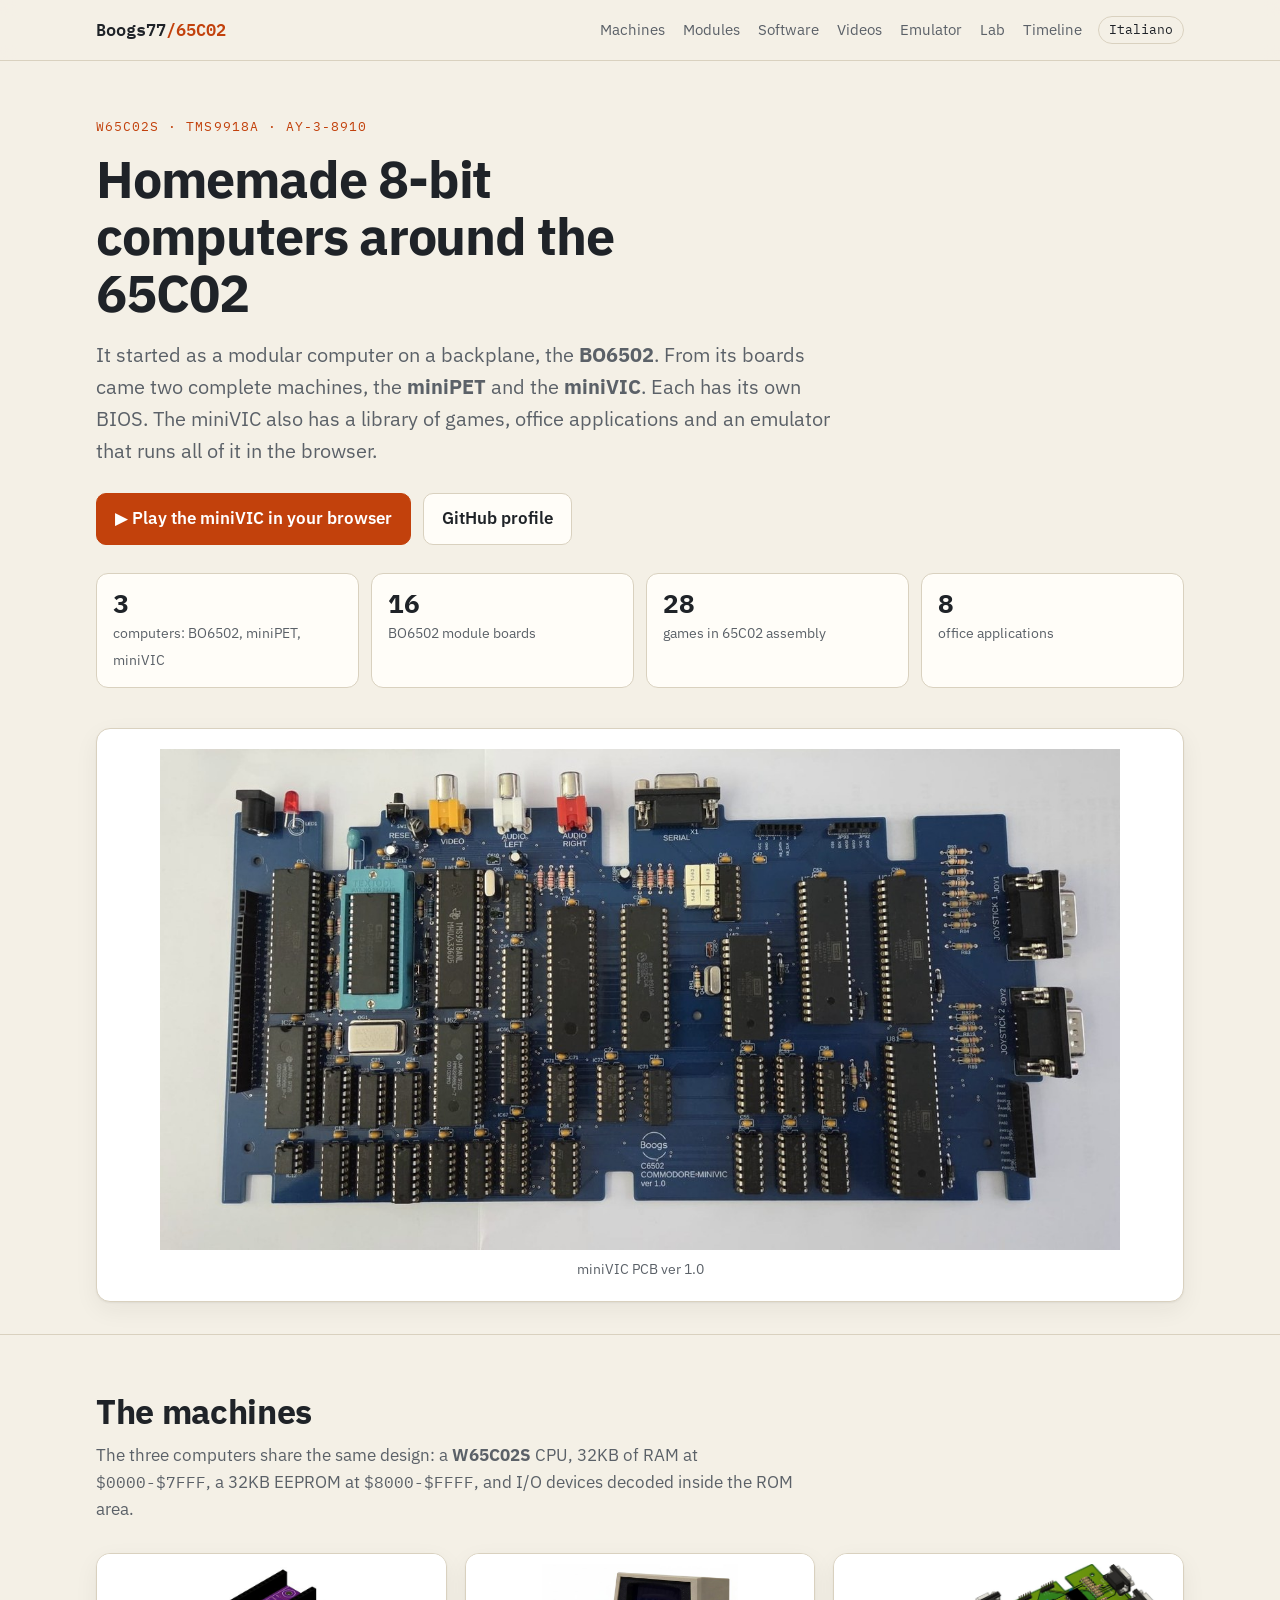
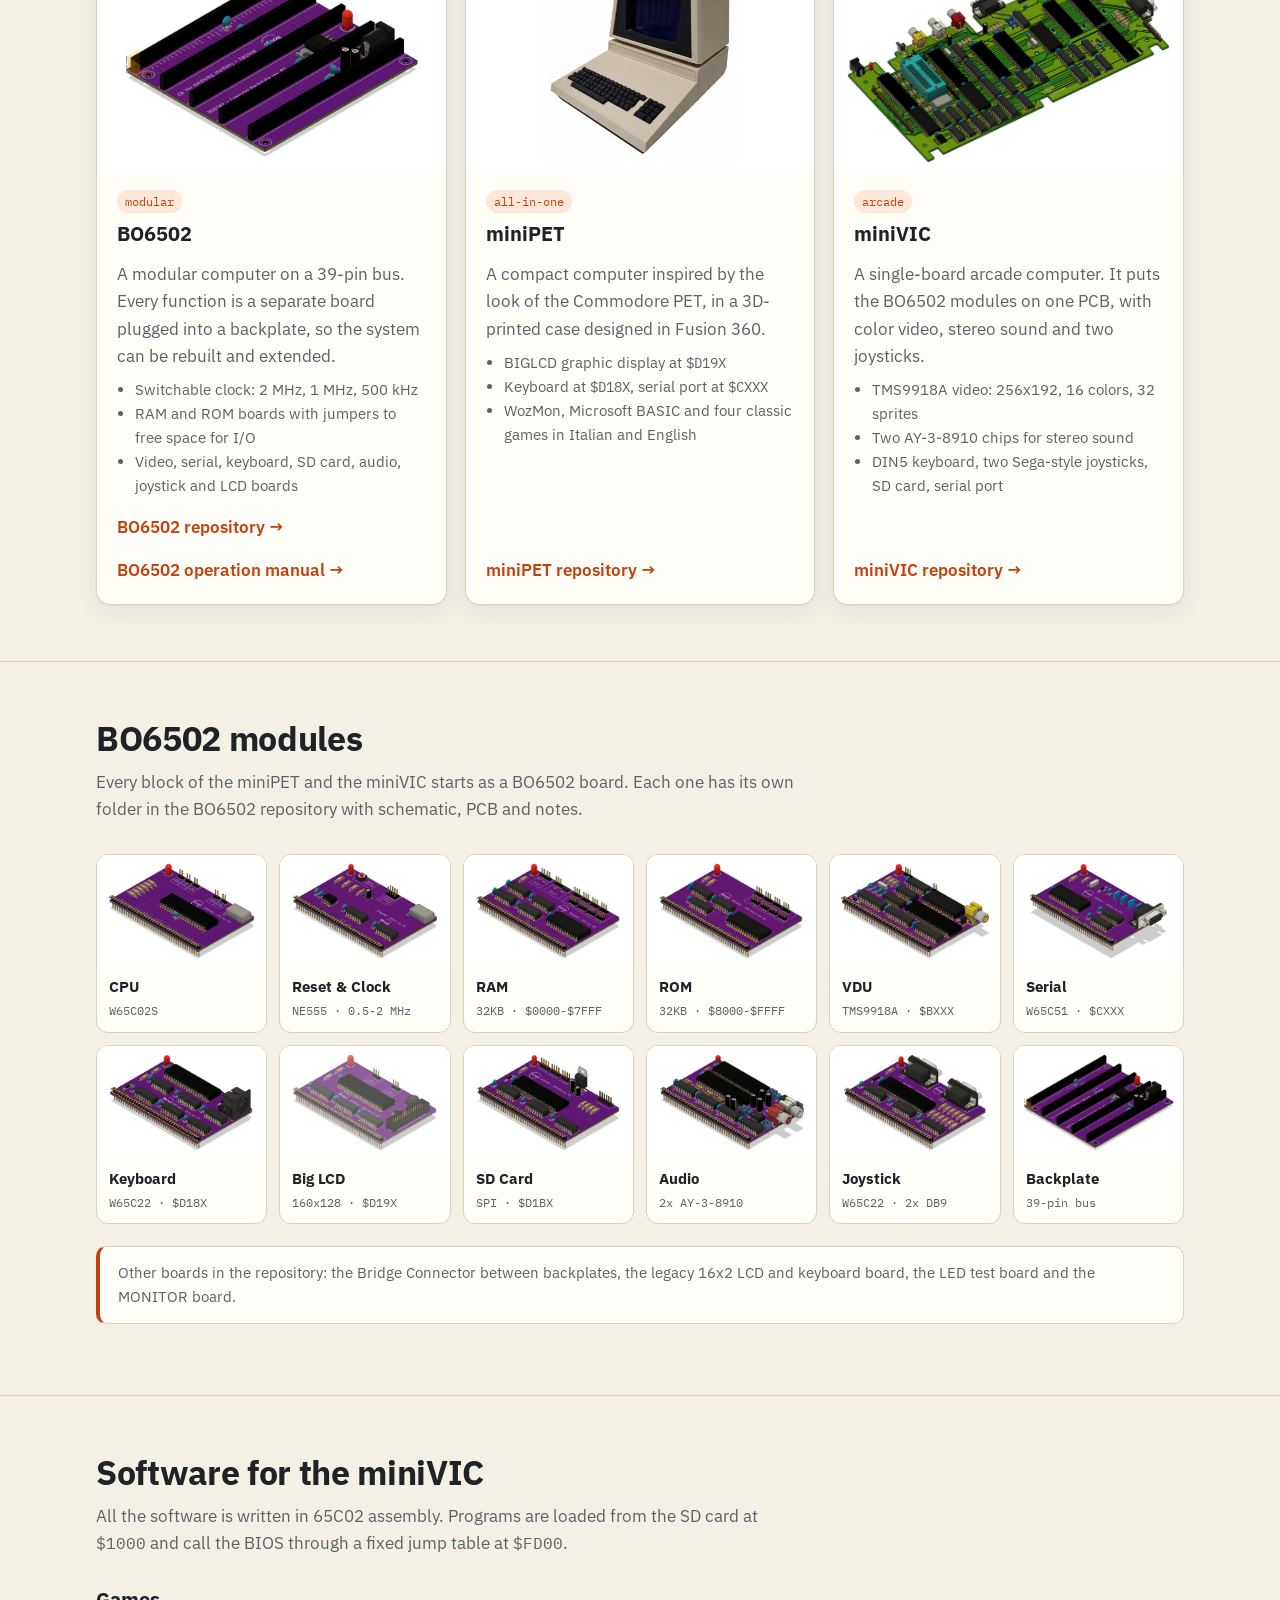
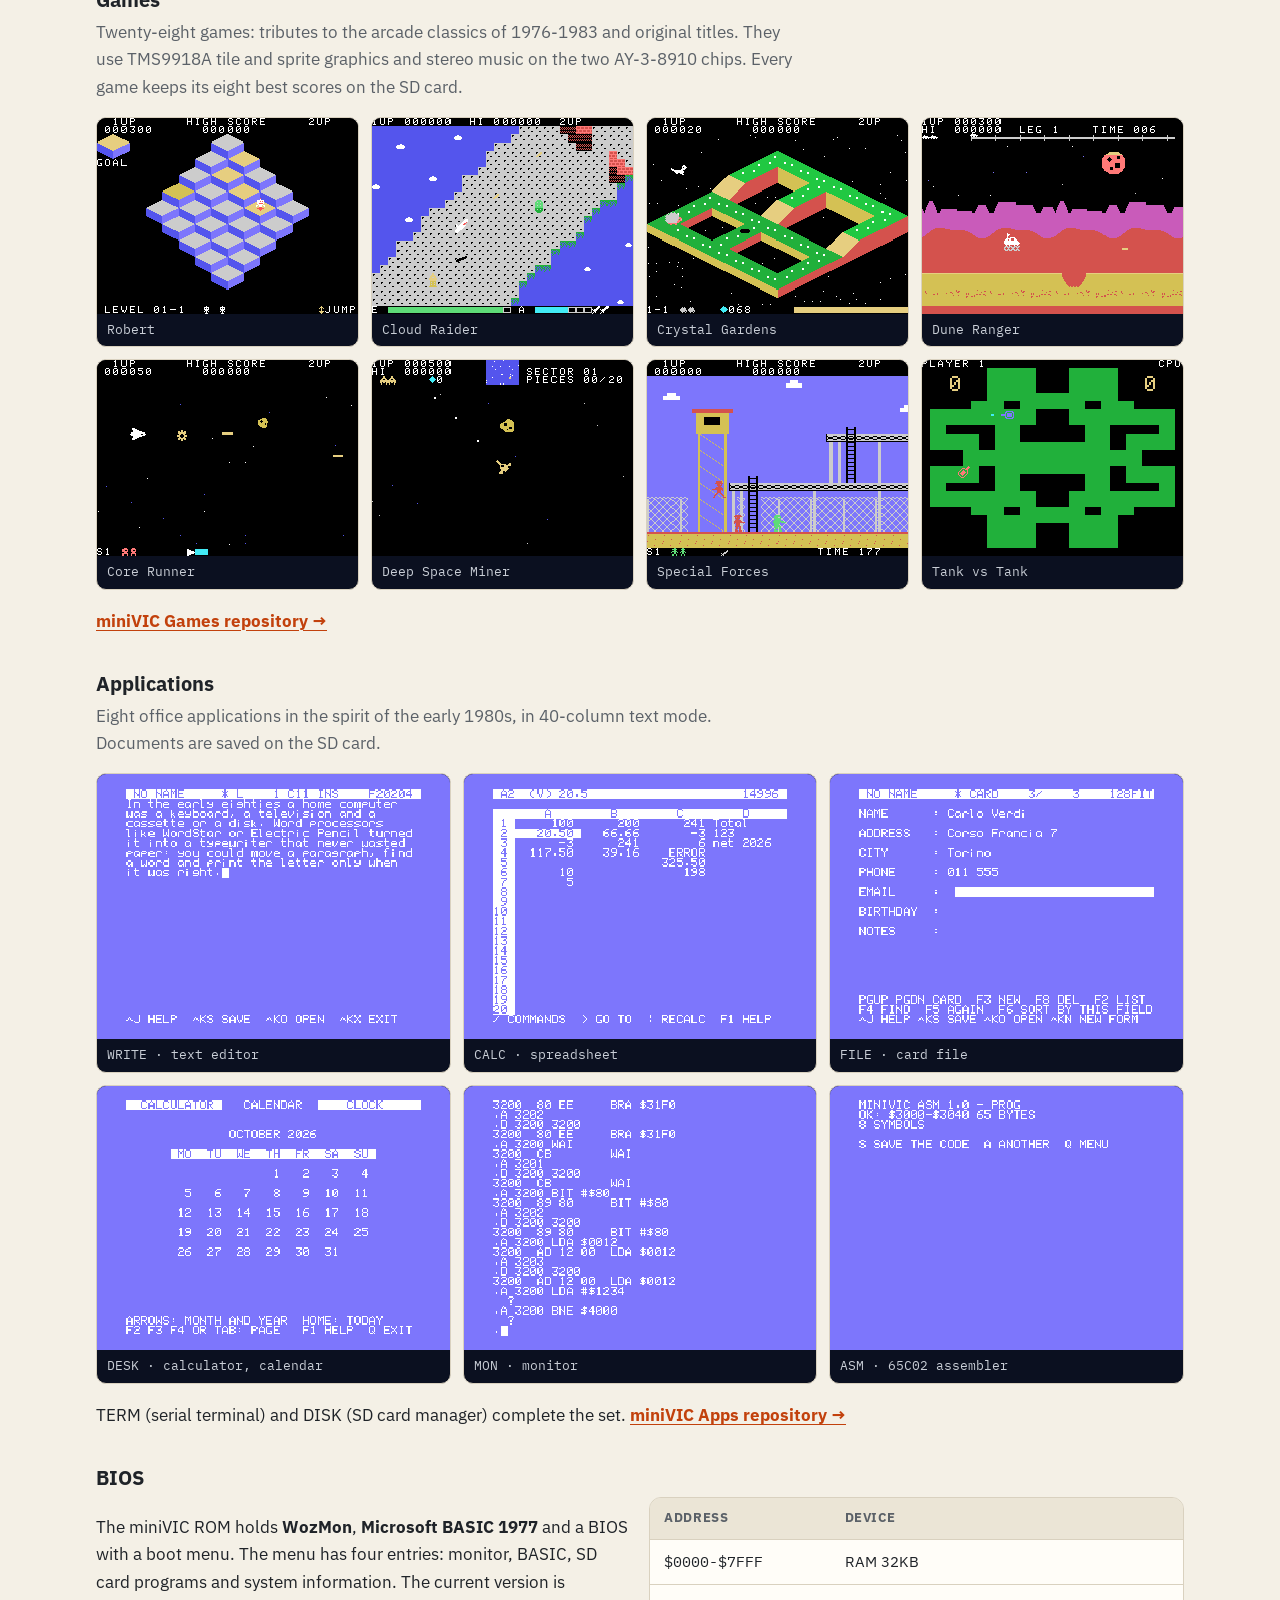
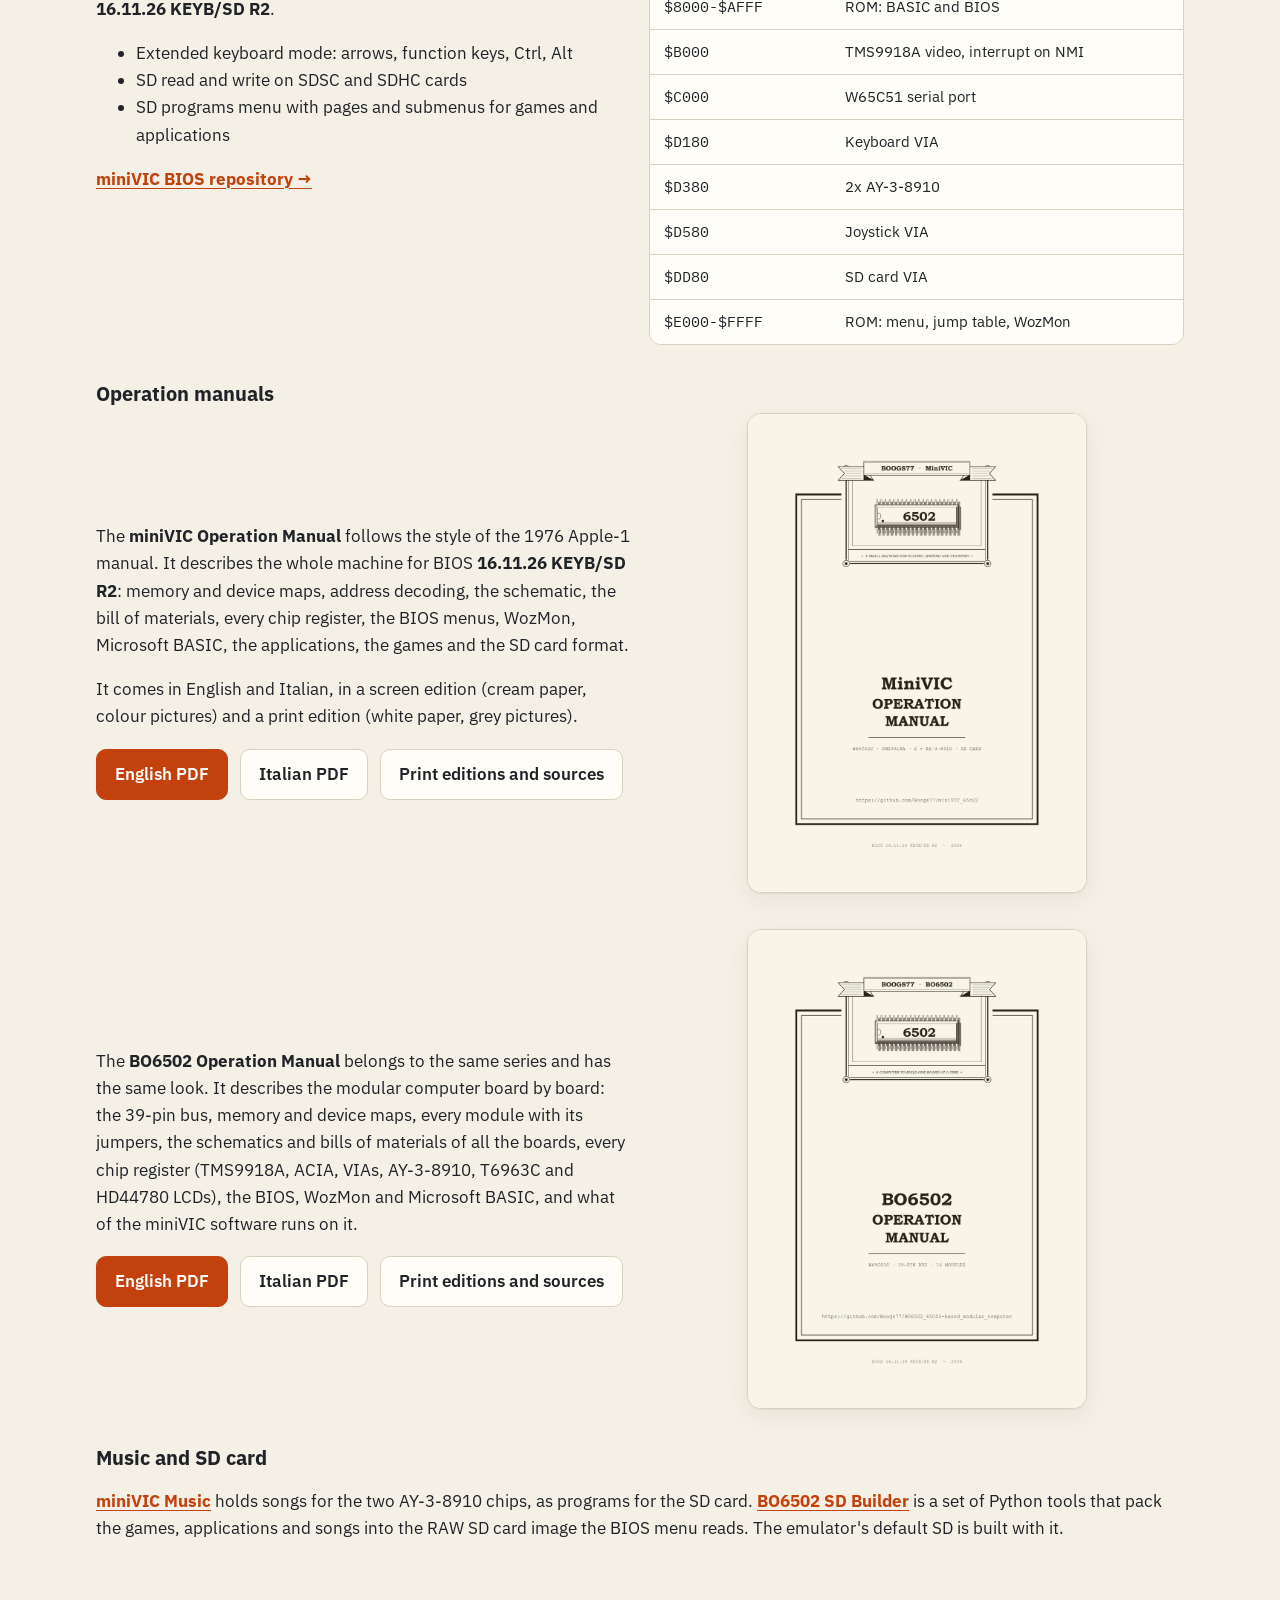
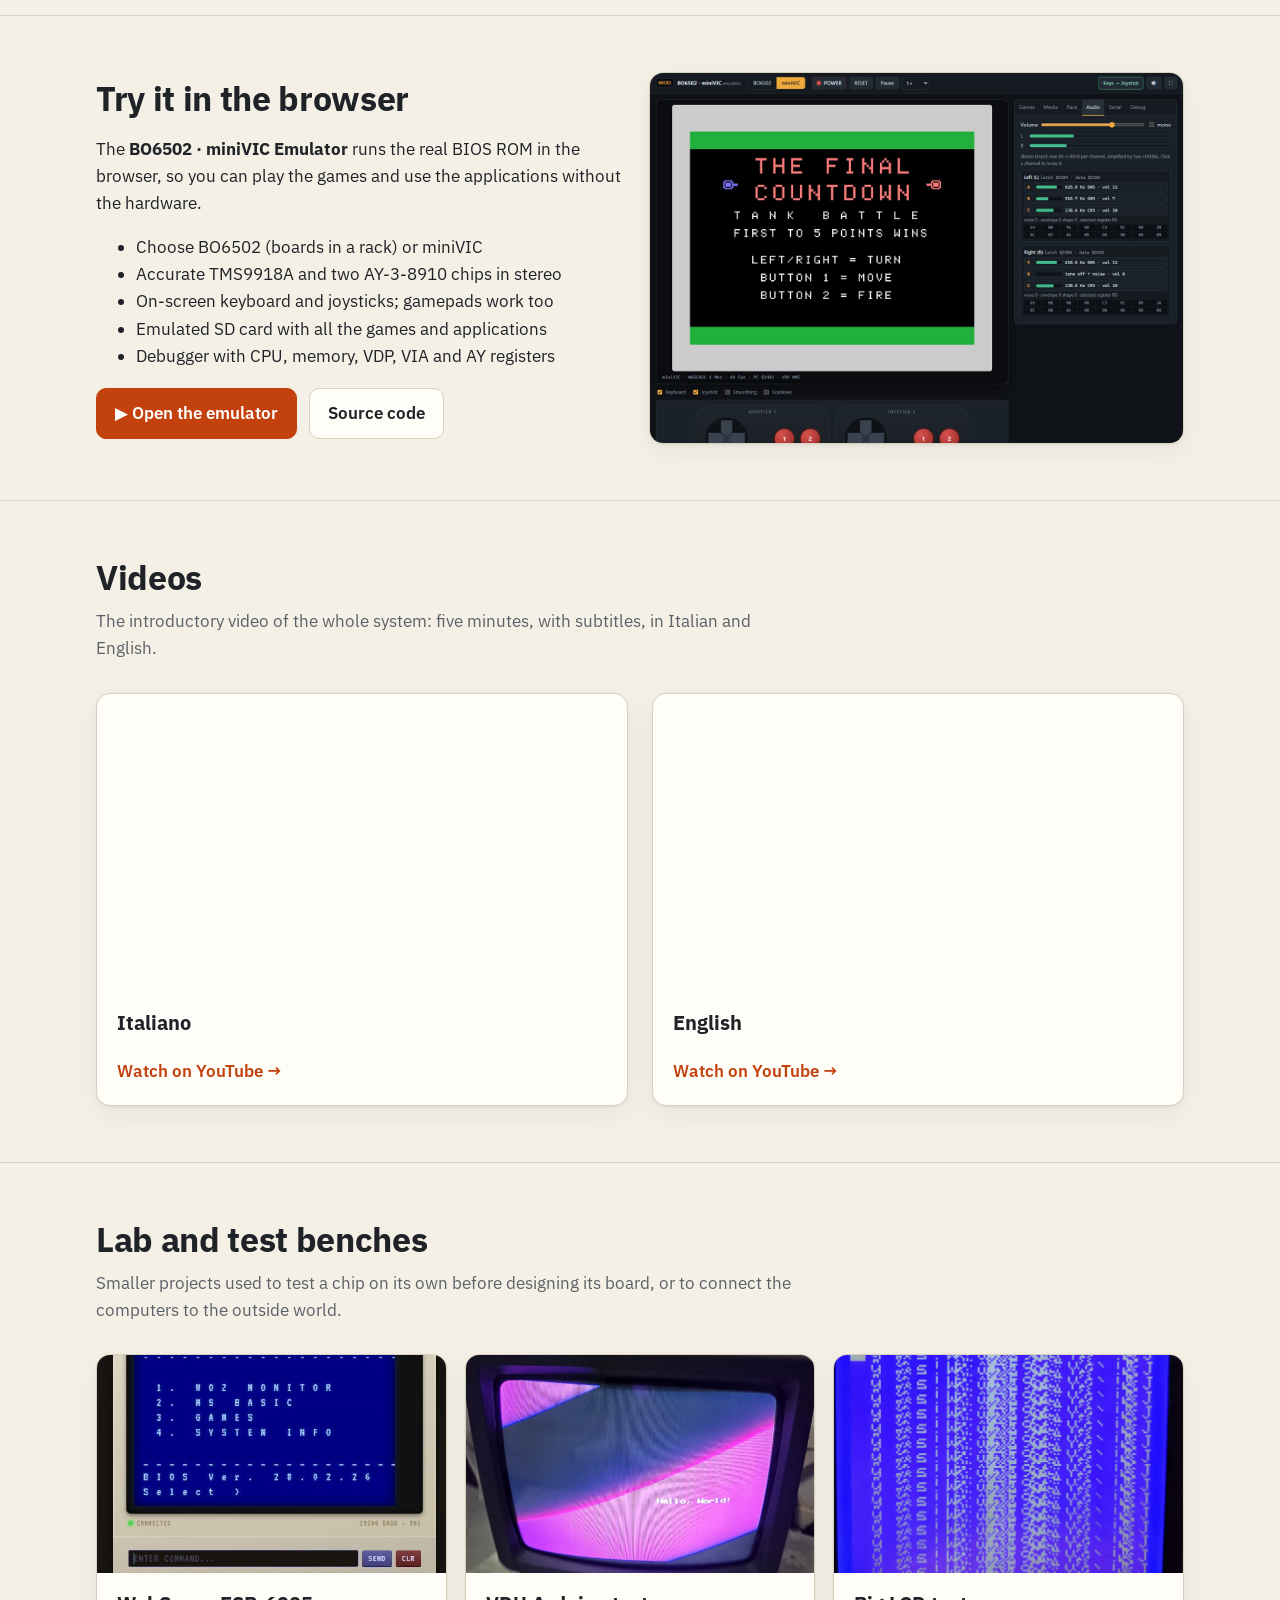
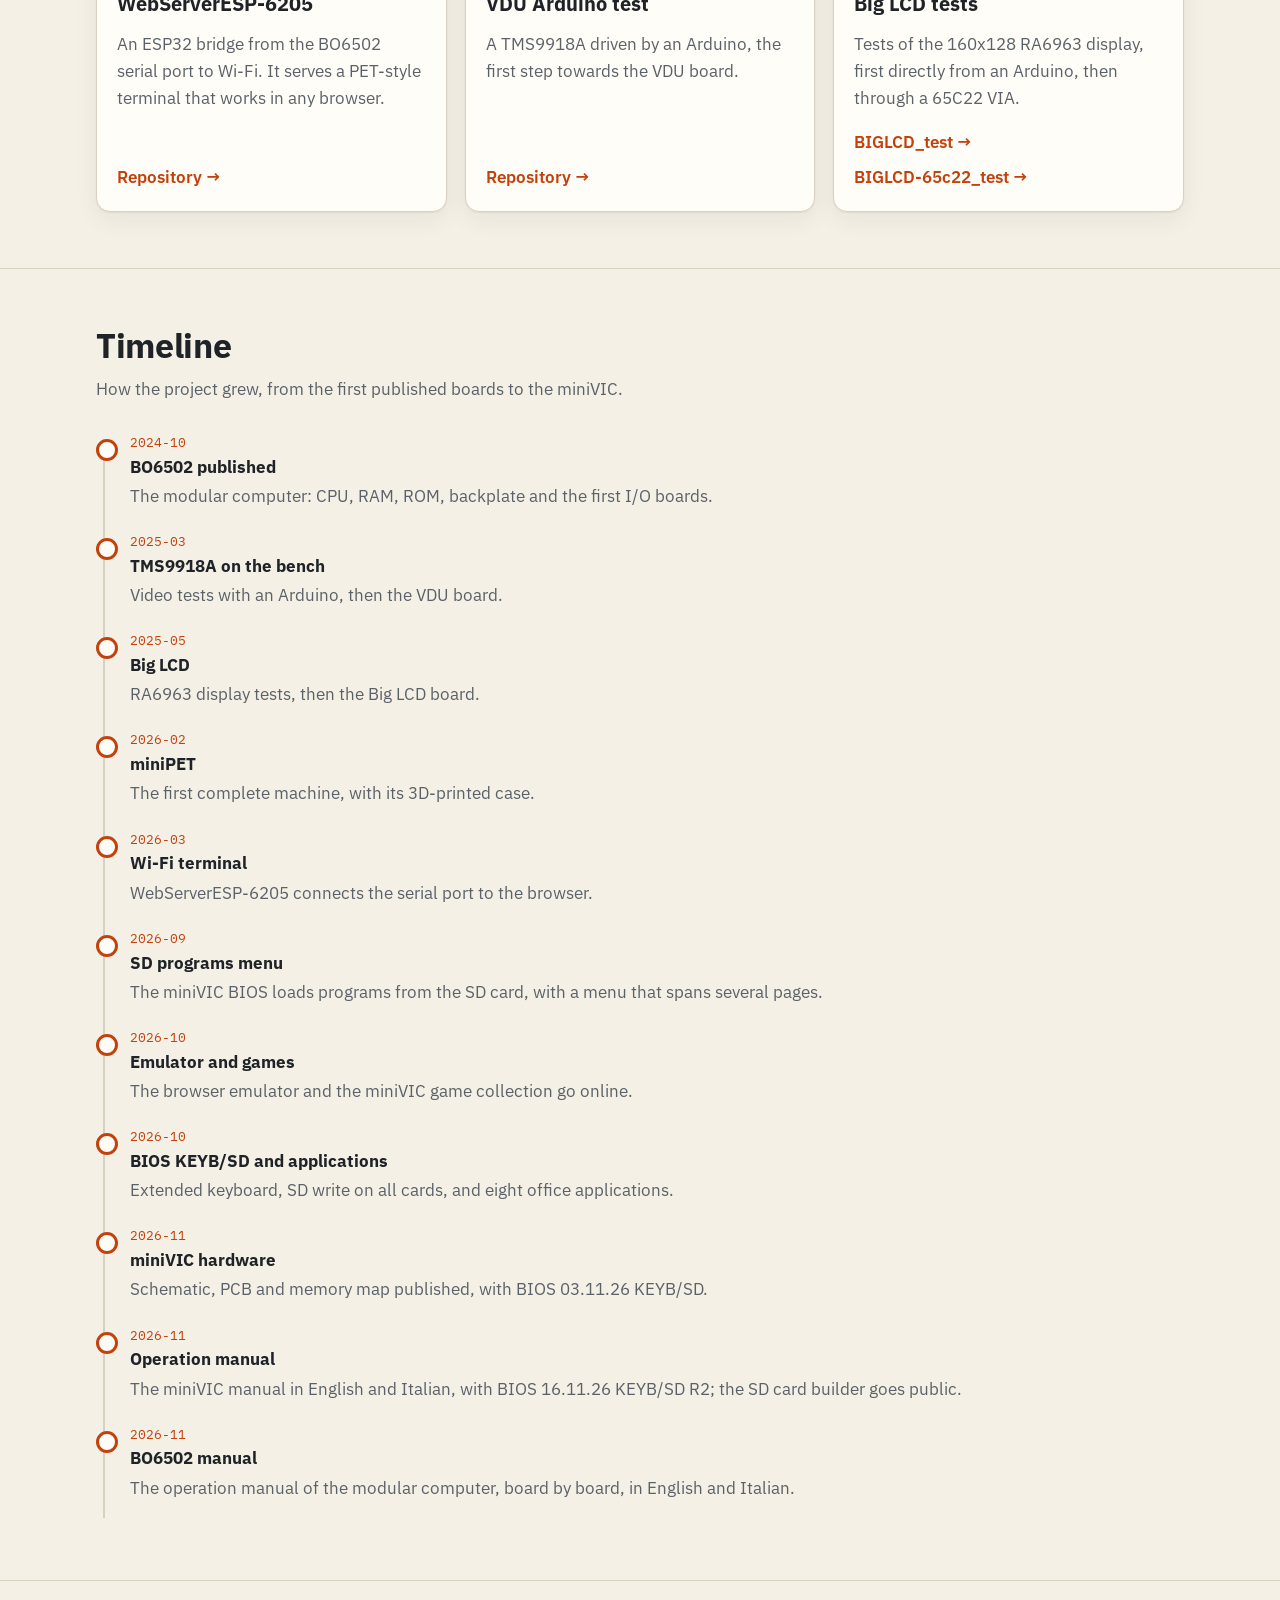
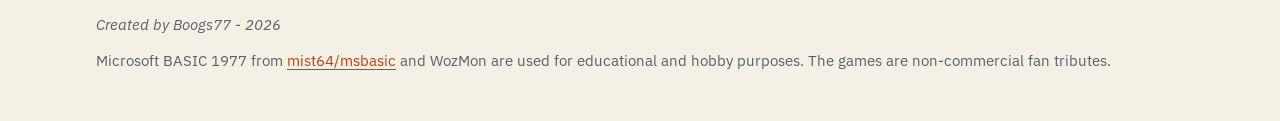
==== commit abe31246: "Videos section: embed the two introductory videos (Italian and English) as players instead of links " ====
--- a/index.html
+++ b/index.html
@@ -261,15 +261,25 @@
     <div class="wrap">
       <h2>Videos</h2>
       <p class="section-lead">The introductory video of the whole system: five minutes, with subtitles, in Italian and English.</p>
-      <div class="grid three">
-        <article class="card">
-          <div class="body">
-            <h3>The whole project</h3>
-            <p>From the modular BO6502 to miniPET, miniVIC and the Arcade6502.</p>
-            <a class="more" href="https://youtu.be/3ln8cZt3MQk">Italiano →</a>
-            <a class="more" style="padding-top:0" href="https://youtu.be/d8nvmrTR-eE">English →</a>
-          </div>
-        </article>
+      <div style="display:grid;grid-template-columns:repeat(auto-fit,minmax(300px,1fr));gap:24px">
+        <figure class="card" style="margin:0">
+          <div style="position:relative;padding-top:56.25%">
+            <iframe style="position:absolute;top:0;left:0;width:100%;height:100%;border:0" src="https://www.youtube-nocookie.com/embed/3ln8cZt3MQk" title="The whole project (Italian)" loading="lazy" allow="accelerometer; encrypted-media; picture-in-picture" referrerpolicy="strict-origin-when-cross-origin" allowfullscreen></iframe>
+          </div>
+          <figcaption class="body">
+            <h3>Italiano</h3>
+            <a class="more" href="https://youtu.be/3ln8cZt3MQk">Watch on YouTube →</a>
+          </figcaption>
+        </figure>
+        <figure class="card" style="margin:0">
+          <div style="position:relative;padding-top:56.25%">
+            <iframe style="position:absolute;top:0;left:0;width:100%;height:100%;border:0" src="https://www.youtube-nocookie.com/embed/d8nvmrTR-eE" title="The whole project (English)" loading="lazy" allow="accelerometer; encrypted-media; picture-in-picture" referrerpolicy="strict-origin-when-cross-origin" allowfullscreen></iframe>
+          </div>
+          <figcaption class="body">
+            <h3>English</h3>
+            <a class="more" href="https://youtu.be/d8nvmrTR-eE">Watch on YouTube →</a>
+          </figcaption>
+        </figure>
       </div>
     </div>
   </section>
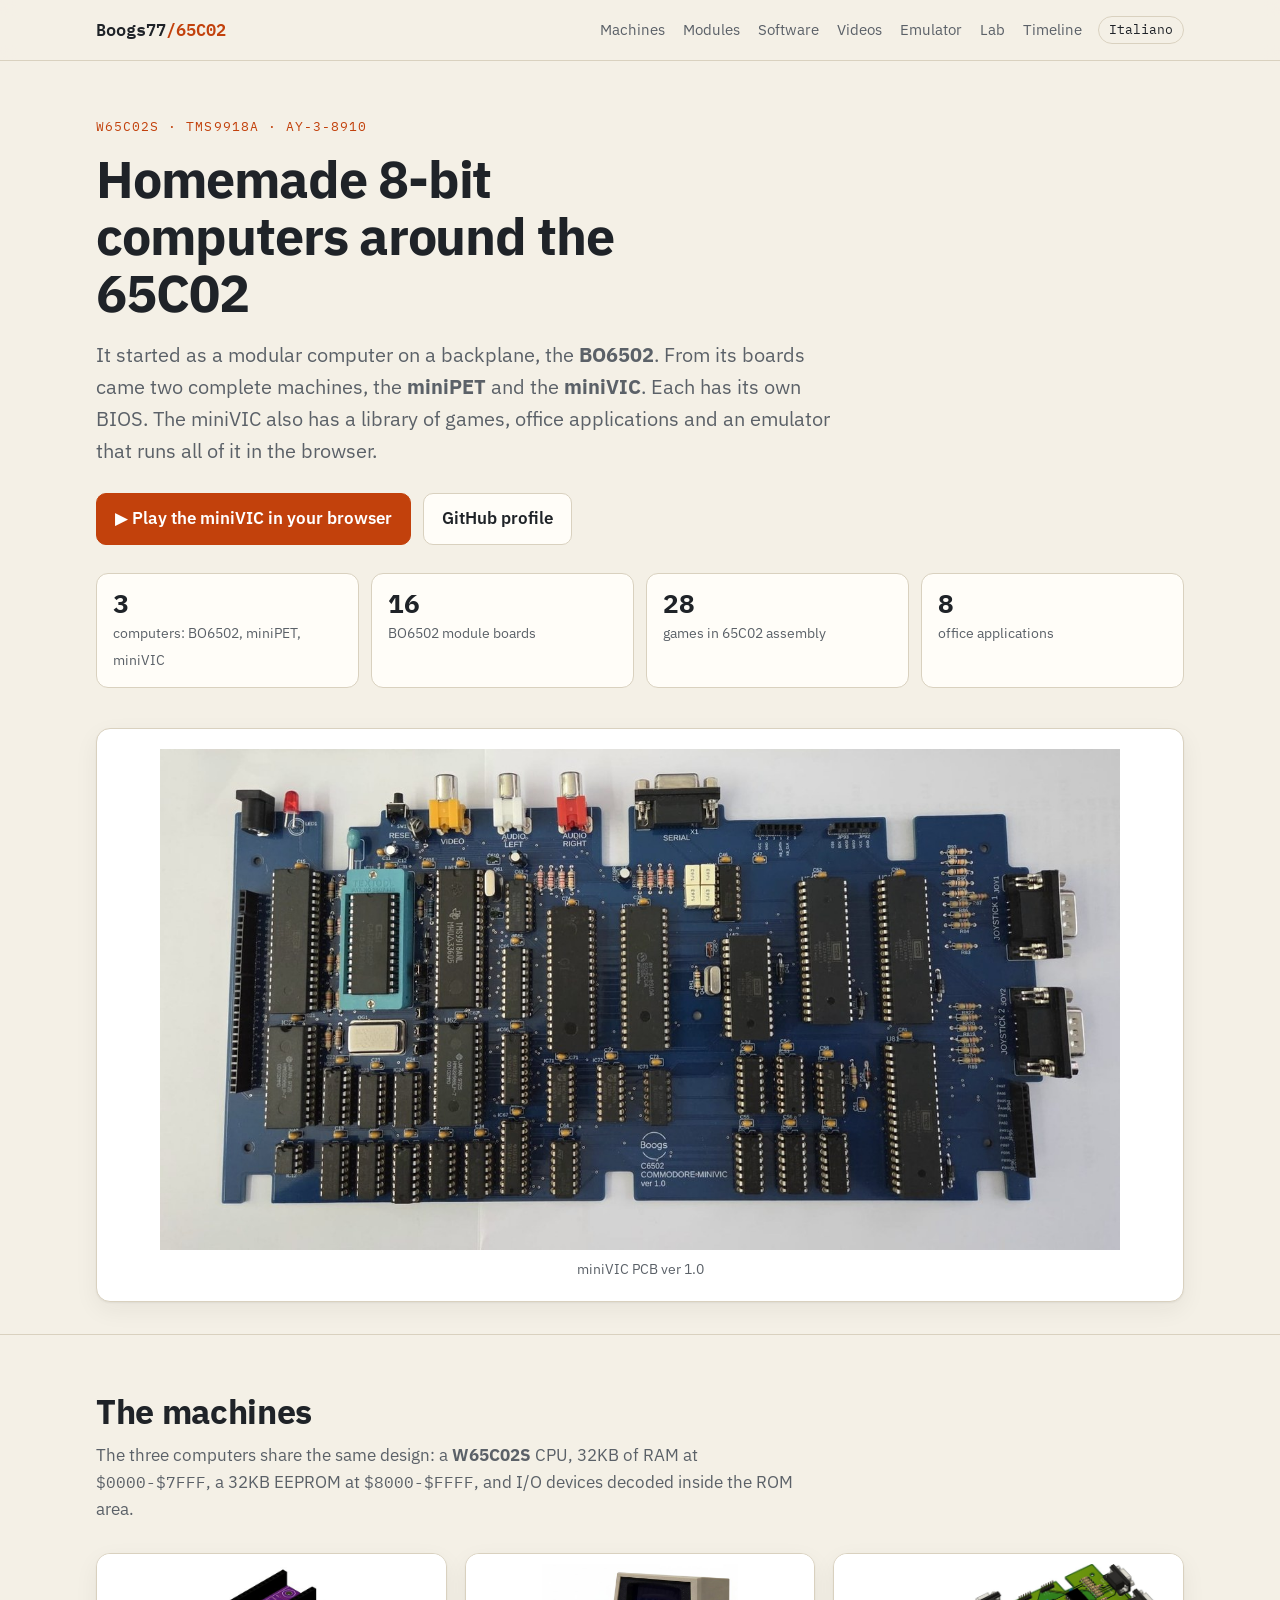
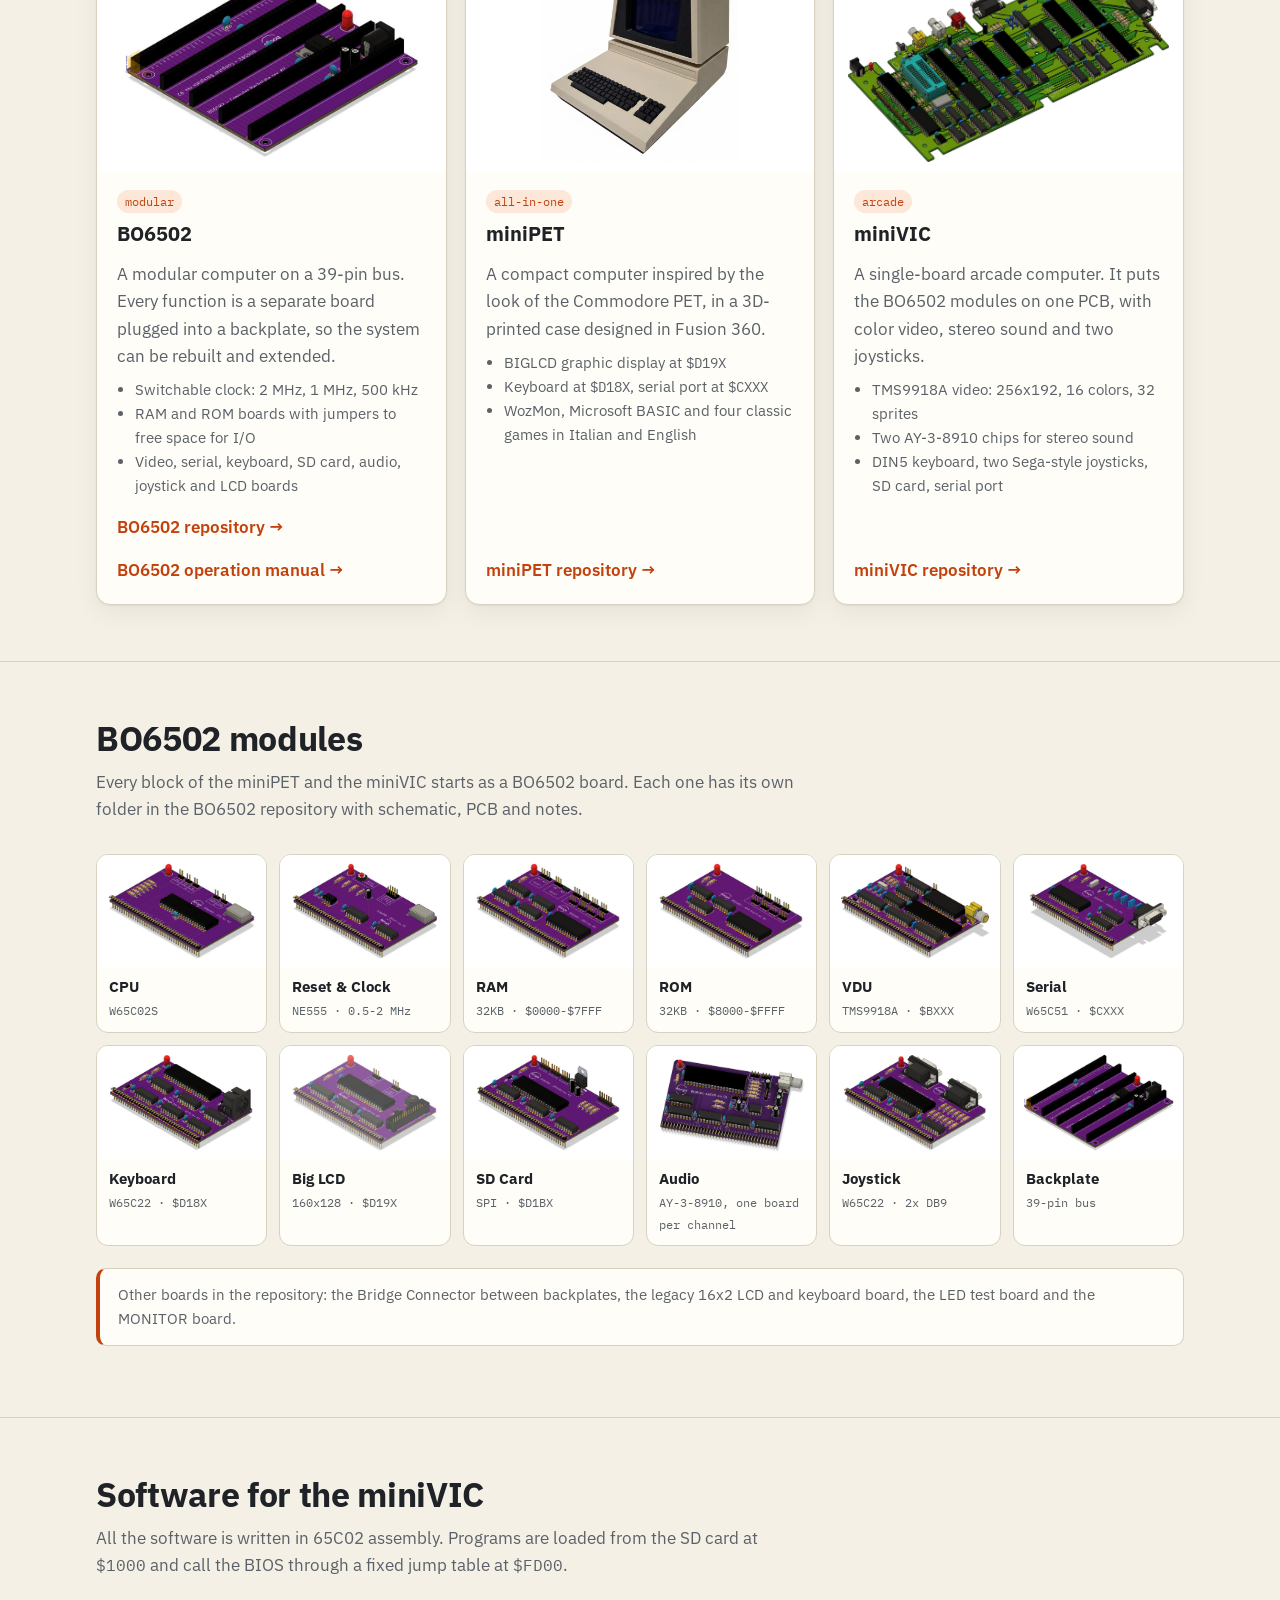
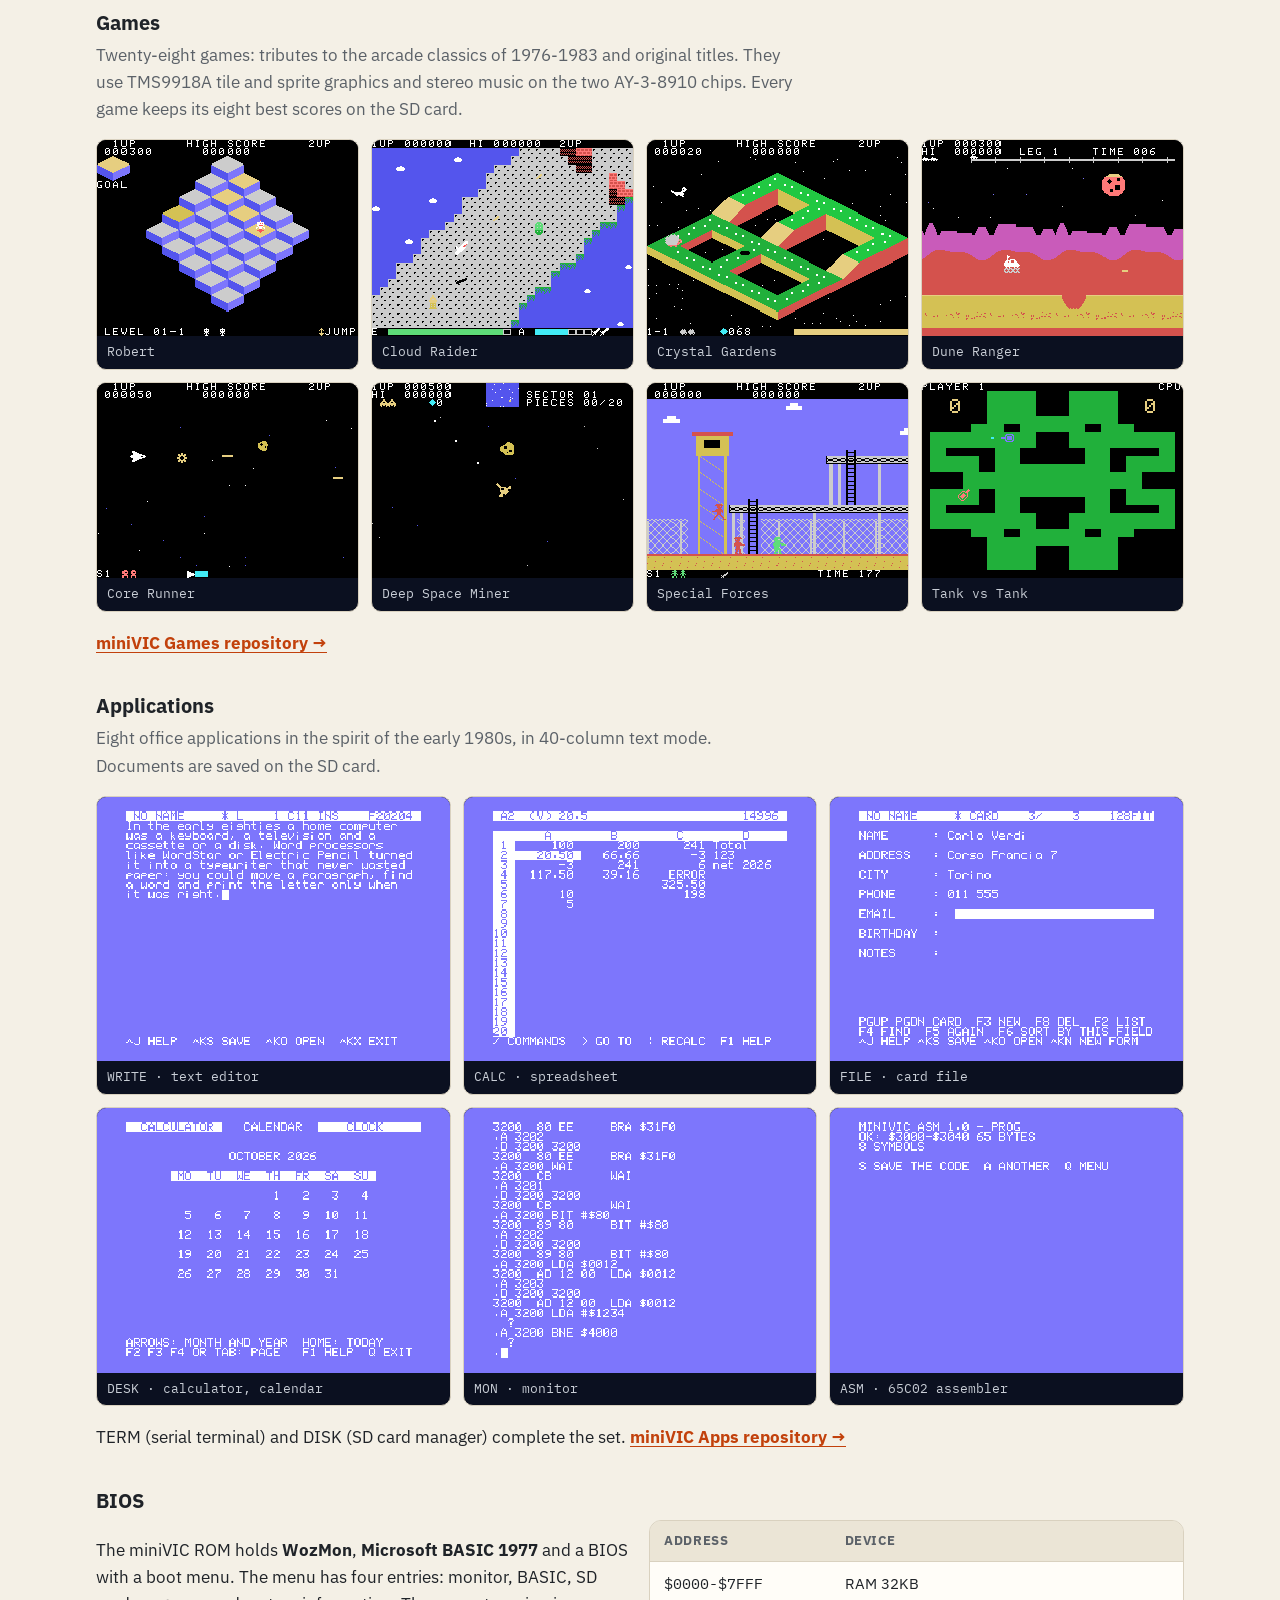
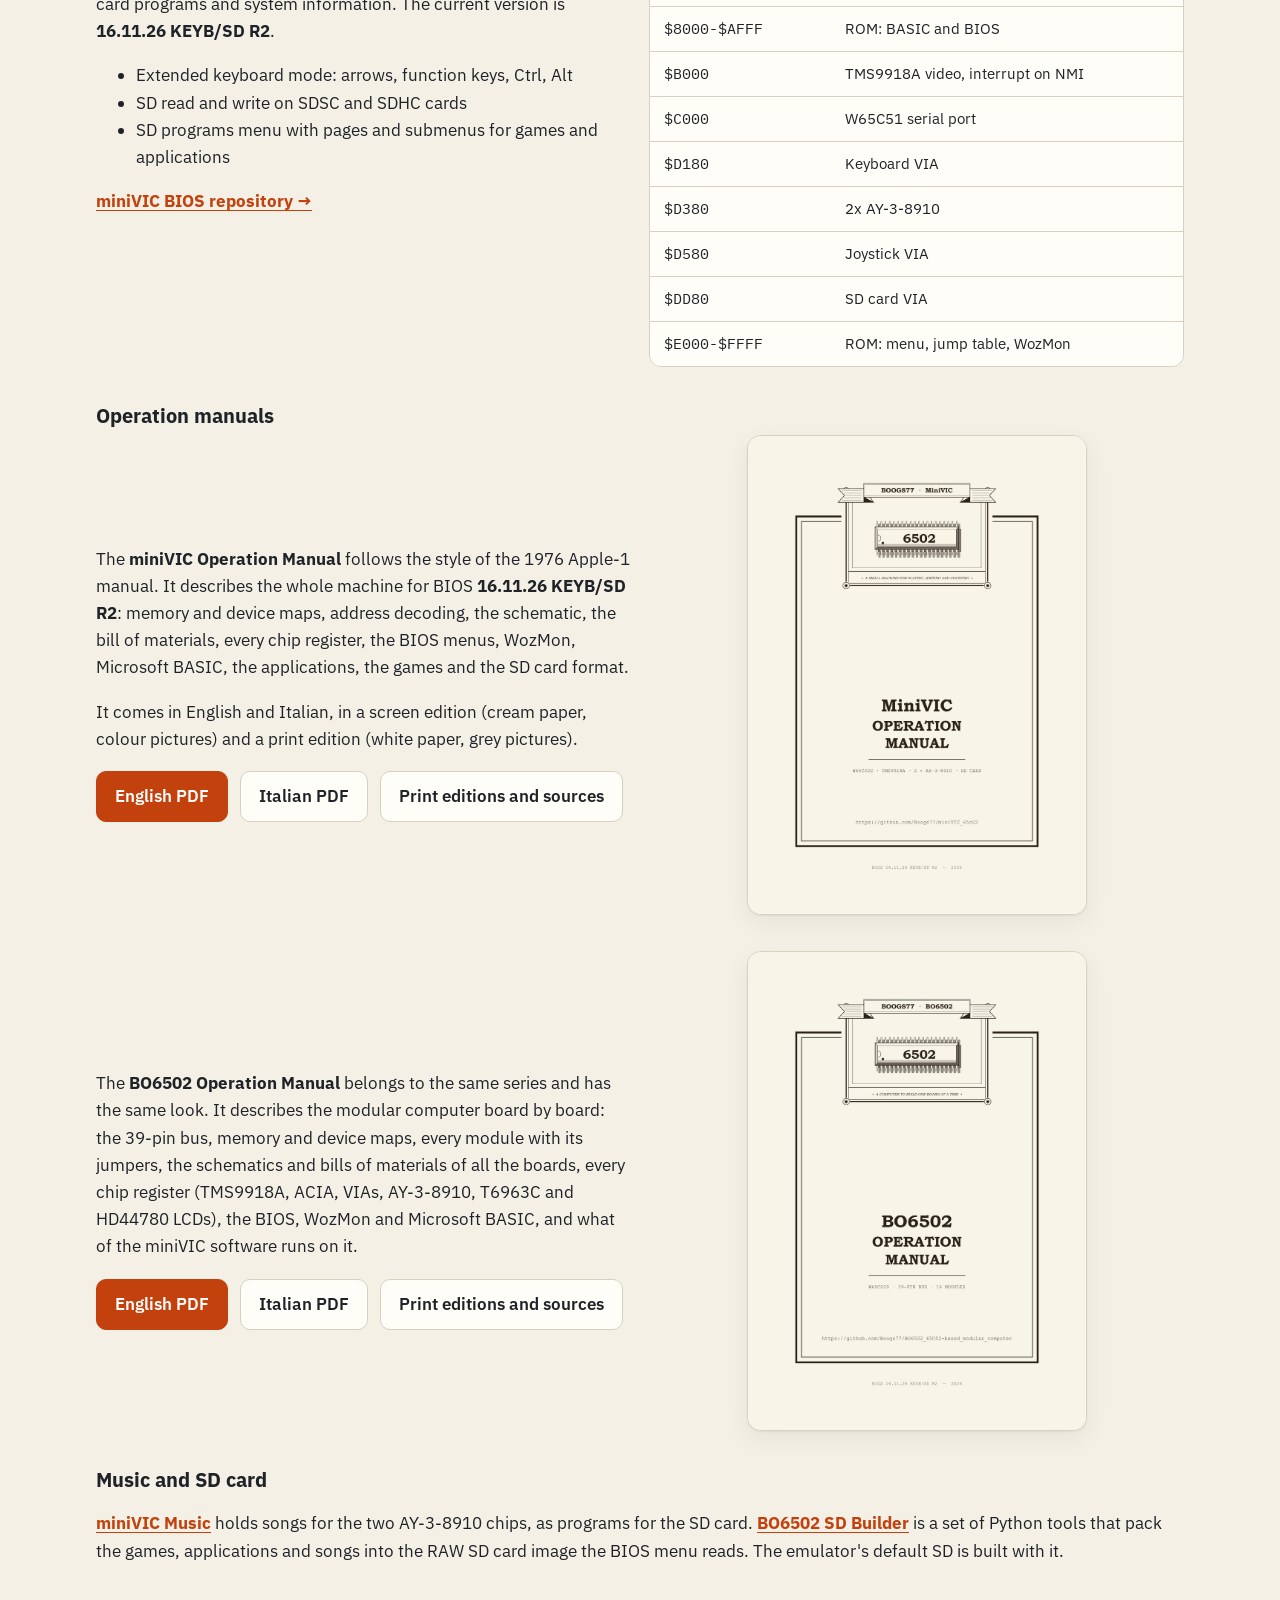
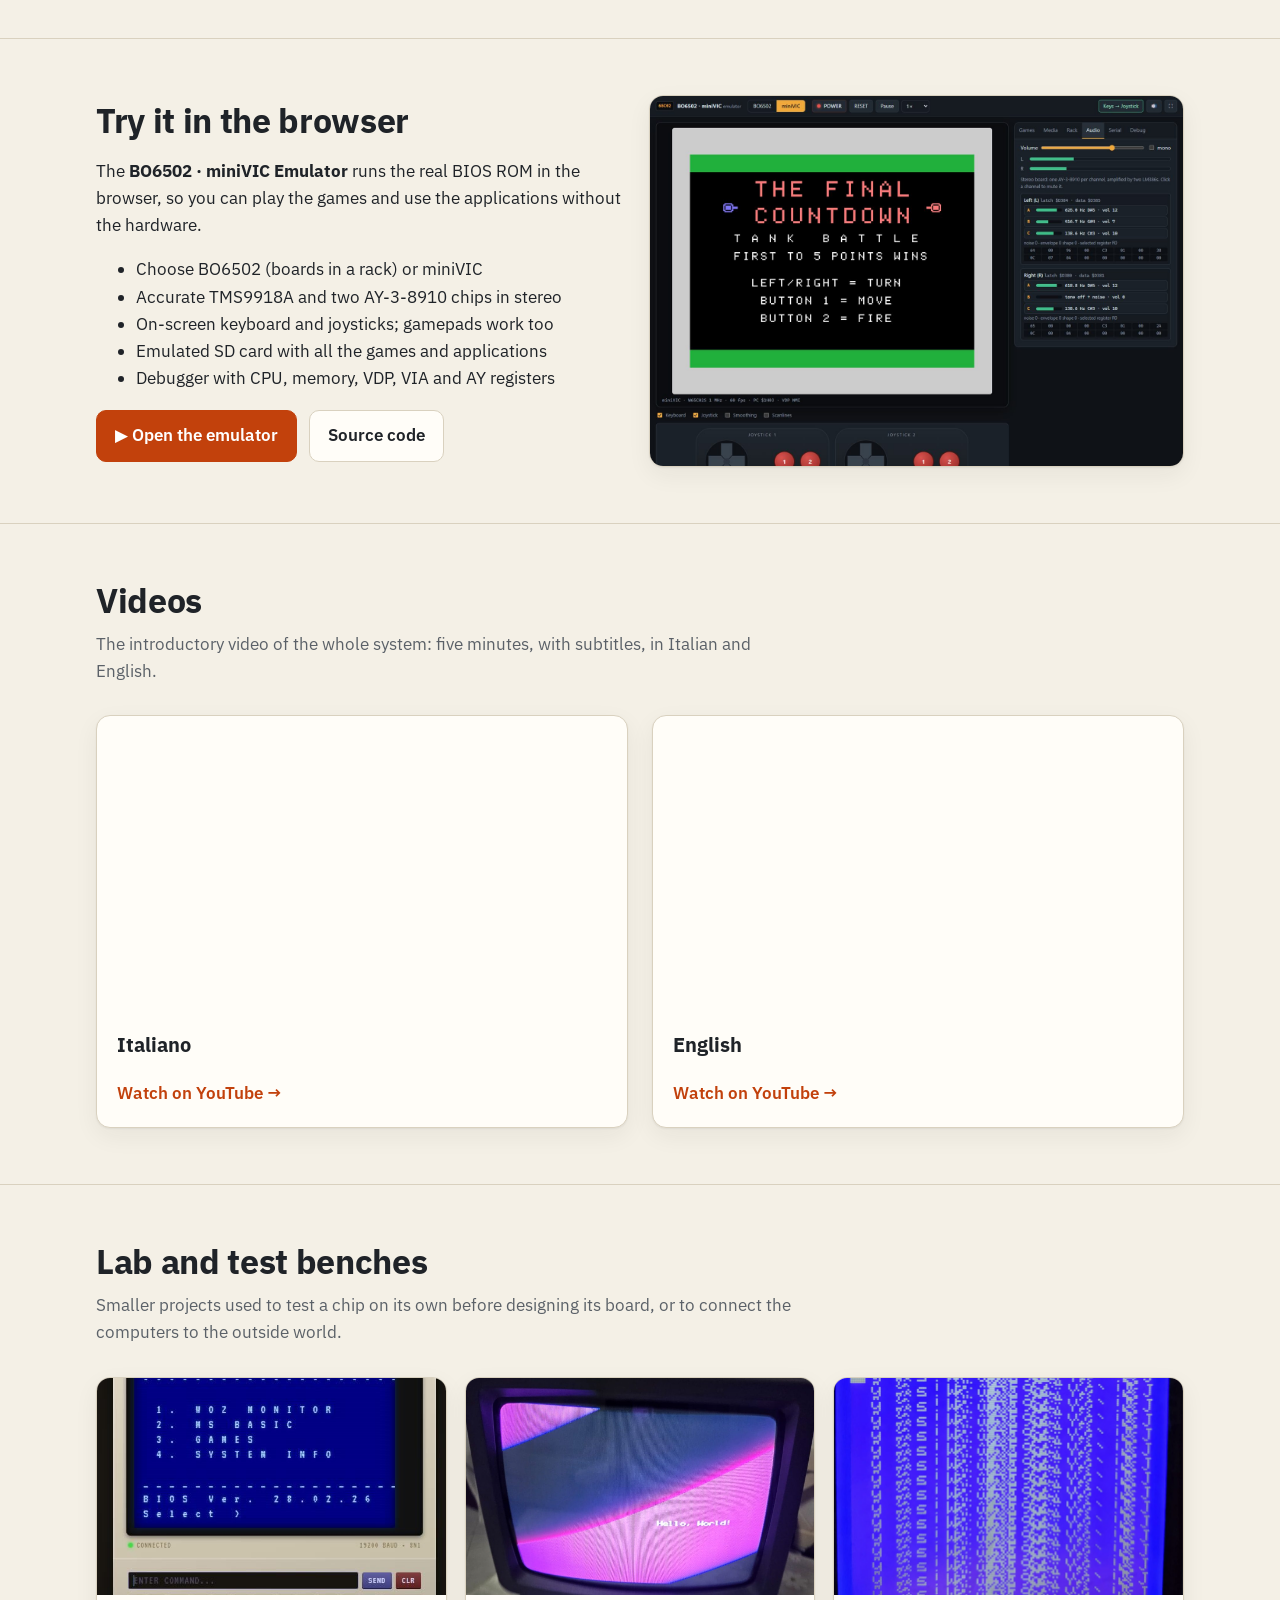
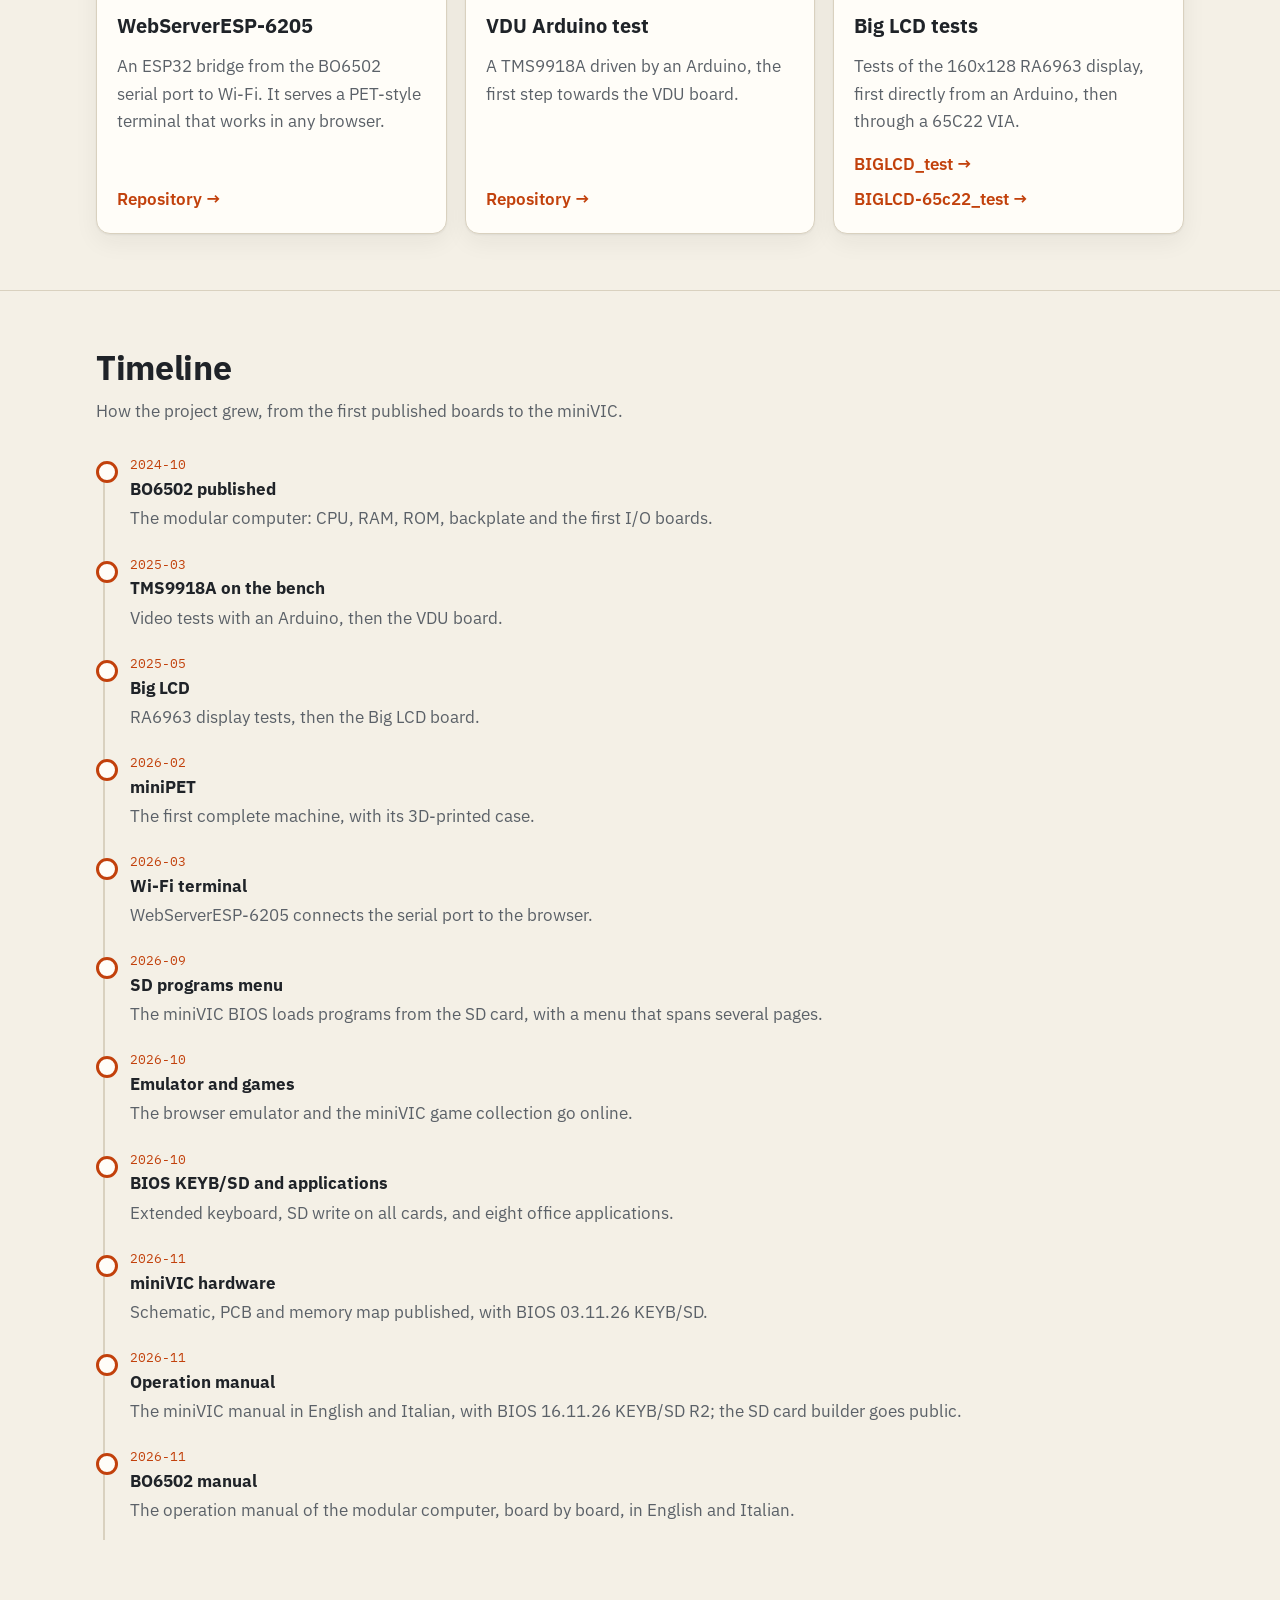
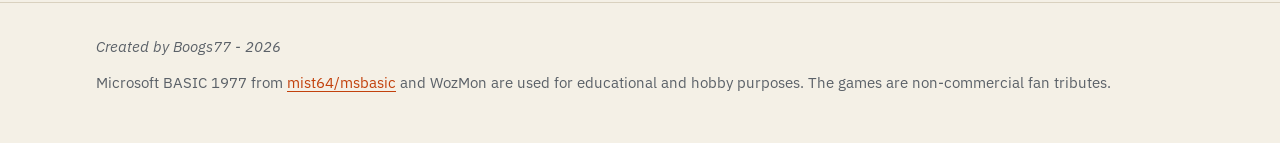
==== commit 597bc0cc: "Audio module: picture of the rev. 03 board, one board per channel Co-Authored-By: Claude Sonnet 5.5 " ====
--- a/index.html
+++ b/index.html
@@ -5,6 +5,21 @@
 <meta name="viewport" content="width=device-width, initial-scale=1">
 <title>Boogs77 65C02 Projects</title>
 <meta name="description" content="Homemade 8-bit computers built around the W65C02S: the BO6502 modular computer, the miniPET and the miniVIC, with their BIOS, games, applications and a browser emulator.">
+<link rel="canonical" href="https://boogs77.github.io/">
+<link rel="alternate" hreflang="x-default" href="https://boogs77.github.io/">
+<meta property="og:type" content="website">
+<meta property="og:site_name" content="Boogs77 65C02">
+<meta property="og:title" content="Boogs77 65C02 Projects">
+<meta property="og:description" content="Homemade 8-bit computers built around the W65C02S: the BO6502 modular computer, the miniPET and the miniVIC, with their BIOS, games, applications and a browser emulator.">
+<meta property="og:url" content="https://boogs77.github.io/">
+<meta property="og:image" content="https://boogs77.github.io/img/emulator.jpg">
+<meta property="og:locale" content="en_US">
+<meta property="og:locale:alternate" content="it_IT">
+<meta name="twitter:card" content="summary_large_image">
+<meta name="twitter:title" content="Boogs77 65C02 Projects">
+<meta name="twitter:description" content="Homemade 8-bit computers built around the W65C02S: the BO6502 modular computer, the miniPET and the miniVIC, with their BIOS, games, applications and a browser emulator.">
+<meta name="twitter:image" content="https://boogs77.github.io/img/emulator.jpg">
+<script type="application/ld+json">{"@context": "https://schema.org", "@graph": [{"@type": "WebSite", "name": "Boogs77 65C02", "url": "https://boogs77.github.io/", "inLanguage": ["en", "it"]}, {"@type": "VideoObject", "name": "The BO6502 family of 65C02 computers (Italian)", "description": "Five-minute introduction to the BO6502 family of homebrew 65C02 computers: BO6502, miniPET, miniVIC and Arcade6502.", "thumbnailUrl": ["https://img.youtube.com/vi/_Hjr3x2rjTE/hqdefault.jpg"], "uploadDate": "2026-11-22", "duration": "PT5M", "inLanguage": "it", "contentUrl": "https://youtu.be/_Hjr3x2rjTE", "embedUrl": "https://www.youtube.com/embed/_Hjr3x2rjTE"}, {"@type": "VideoObject", "name": "The BO6502 family of 65C02 computers (English)", "description": "Five-minute introduction to the BO6502 family of homebrew 65C02 computers: BO6502, miniPET, miniVIC and Arcade6502.", "thumbnailUrl": ["https://img.youtube.com/vi/LweN9A5SnNI/hqdefault.jpg"], "uploadDate": "2026-11-22", "duration": "PT5M", "inLanguage": "en", "contentUrl": "https://youtu.be/LweN9A5SnNI", "embedUrl": "https://www.youtube.com/embed/LweN9A5SnNI"}]}</script>
 <link rel="alternate" hreflang="en" href="https://boogs77.github.io/">
 <link rel="alternate" hreflang="it" href="https://boogs77.github.io/it/">
 <link rel="icon" href="data:image/svg+xml,%3Csvg xmlns='http://www.w3.org/2000/svg' viewBox='0 0 32 32'%3E%3Crect width='32' height='32' rx='6' fill='%23c2410c'/%3E%3Ctext x='16' y='22' font-family='monospace' font-size='13' font-weight='700' text-anchor='middle' fill='white'%3E65%3C/text%3E%3C/svg%3E">
@@ -126,7 +141,7 @@
         <a class="module" href="https://github.com/Boogs77/BO6502_65C02-based_modular_computer/tree/main/BO6502%20KEYb"><img src="img/m_keyb.jpg" alt="" loading="lazy"><div><b>Keyboard</b><span>W65C22 · $D18X</span></div></a>
         <a class="module" href="https://github.com/Boogs77/BO6502_65C02-based_modular_computer/tree/main/BO6502%20BIGLCD"><img src="img/m_biglcd.jpg" alt="" loading="lazy"><div><b>Big LCD</b><span>160x128 · $D19X</span></div></a>
         <a class="module" href="https://github.com/Boogs77/BO6502_65C02-based_modular_computer/tree/main/BO6502%20SDCard"><img src="img/m_sdcard.jpg" alt="" loading="lazy"><div><b>SD Card</b><span>SPI · $D1BX</span></div></a>
-        <a class="module" href="https://github.com/Boogs77/BO6502_65C02-based_modular_computer/tree/main/BO6502%20AUDIO"><img src="img/m_audio.jpg" alt="" loading="lazy"><div><b>Audio</b><span>2x AY-3-8910</span></div></a>
+        <a class="module" href="https://github.com/Boogs77/BO6502_65C02-based_modular_computer/tree/main/BO6502%20AUDIO"><img src="img/m_audio.jpg" alt="" loading="lazy"><div><b>Audio</b><span>AY-3-8910, one board per channel</span></div></a>
         <a class="module" href="https://github.com/Boogs77/BO6502_65C02-based_modular_computer/tree/main/BO6502%20JOYSTICK"><img src="img/m_joystick.jpg" alt="" loading="lazy"><div><b>Joystick</b><span>W65C22 · 2x DB9</span></div></a>
         <a class="module" href="https://github.com/Boogs77/BO6502_65C02-based_modular_computer/tree/main/BO6502%20BACKPLATE"><img src="img/m_backplate.jpg" alt="" loading="lazy"><div><b>Backplate</b><span>39-pin bus</span></div></a>
       </div>
@@ -264,20 +279,20 @@
       <div style="display:grid;grid-template-columns:repeat(auto-fit,minmax(300px,1fr));gap:24px">
         <figure class="card" style="margin:0">
           <div style="position:relative;padding-top:56.25%">
-            <iframe style="position:absolute;top:0;left:0;width:100%;height:100%;border:0" src="https://www.youtube-nocookie.com/embed/3ln8cZt3MQk" title="The whole project (Italian)" loading="lazy" allow="accelerometer; encrypted-media; picture-in-picture" referrerpolicy="strict-origin-when-cross-origin" allowfullscreen></iframe>
+            <iframe style="position:absolute;top:0;left:0;width:100%;height:100%;border:0" src="https://www.youtube-nocookie.com/embed/_Hjr3x2rjTE" title="The whole project (Italian)" loading="lazy" allow="accelerometer; encrypted-media; picture-in-picture" referrerpolicy="strict-origin-when-cross-origin" allowfullscreen></iframe>
           </div>
           <figcaption class="body">
             <h3>Italiano</h3>
-            <a class="more" href="https://youtu.be/3ln8cZt3MQk">Watch on YouTube →</a>
+            <a class="more" href="https://youtu.be/_Hjr3x2rjTE">Watch on YouTube →</a>
           </figcaption>
         </figure>
         <figure class="card" style="margin:0">
           <div style="position:relative;padding-top:56.25%">
-            <iframe style="position:absolute;top:0;left:0;width:100%;height:100%;border:0" src="https://www.youtube-nocookie.com/embed/d8nvmrTR-eE" title="The whole project (English)" loading="lazy" allow="accelerometer; encrypted-media; picture-in-picture" referrerpolicy="strict-origin-when-cross-origin" allowfullscreen></iframe>
+            <iframe style="position:absolute;top:0;left:0;width:100%;height:100%;border:0" src="https://www.youtube-nocookie.com/embed/LweN9A5SnNI" title="The whole project (English)" loading="lazy" allow="accelerometer; encrypted-media; picture-in-picture" referrerpolicy="strict-origin-when-cross-origin" allowfullscreen></iframe>
           </div>
           <figcaption class="body">
             <h3>English</h3>
-            <a class="more" href="https://youtu.be/d8nvmrTR-eE">Watch on YouTube →</a>
+            <a class="more" href="https://youtu.be/LweN9A5SnNI">Watch on YouTube →</a>
           </figcaption>
         </figure>
       </div>
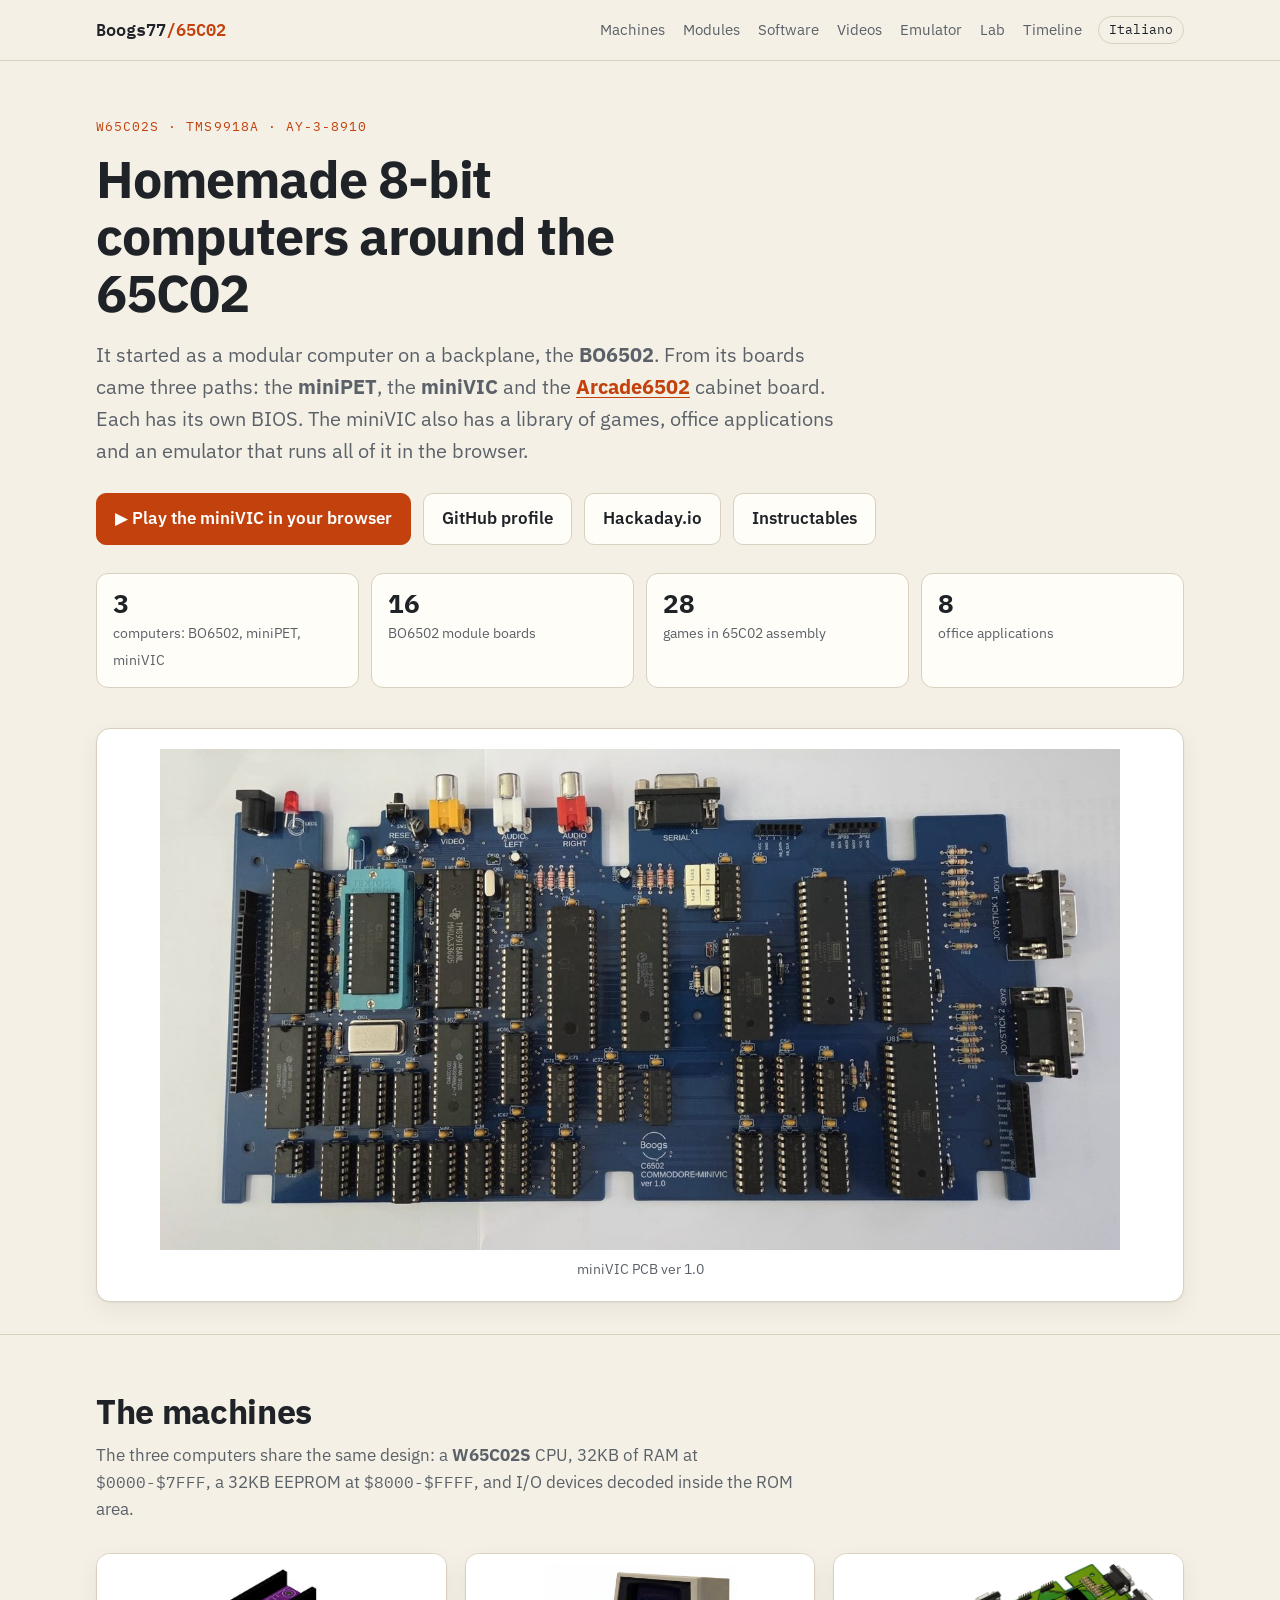
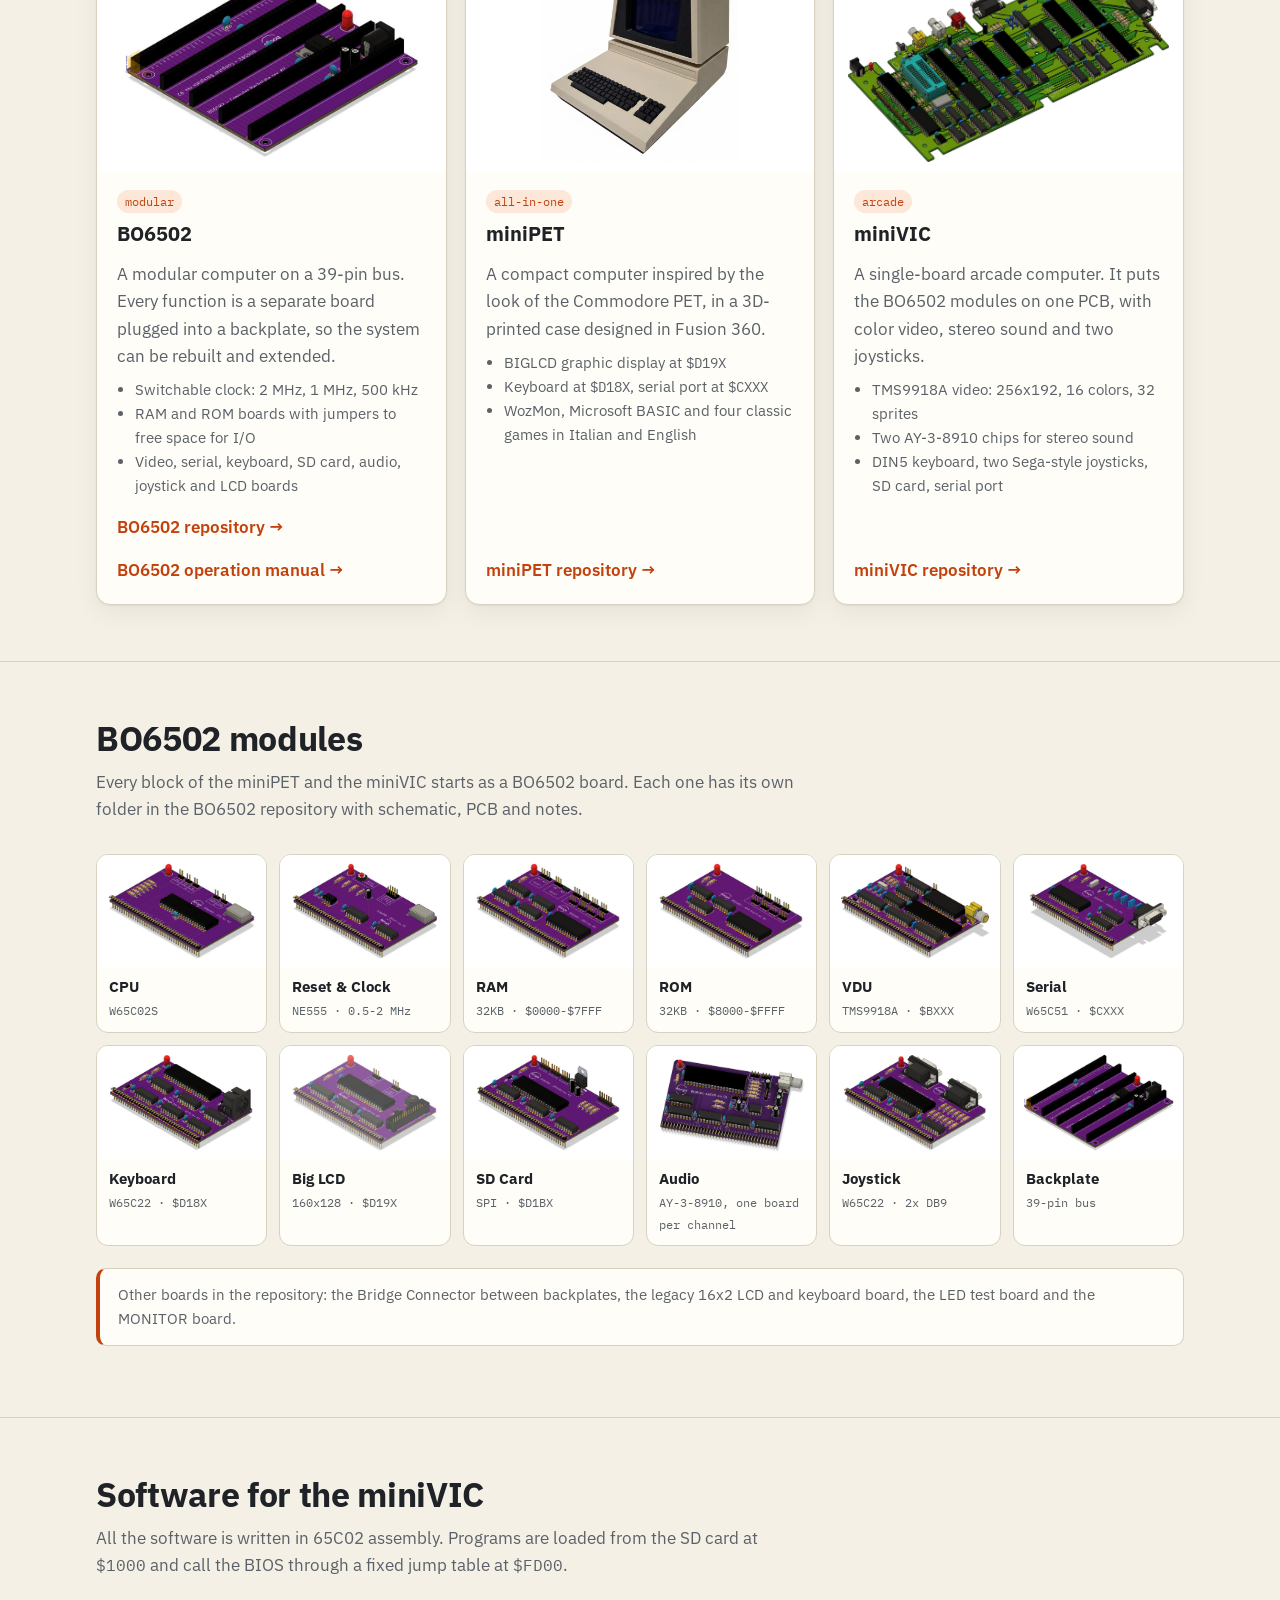
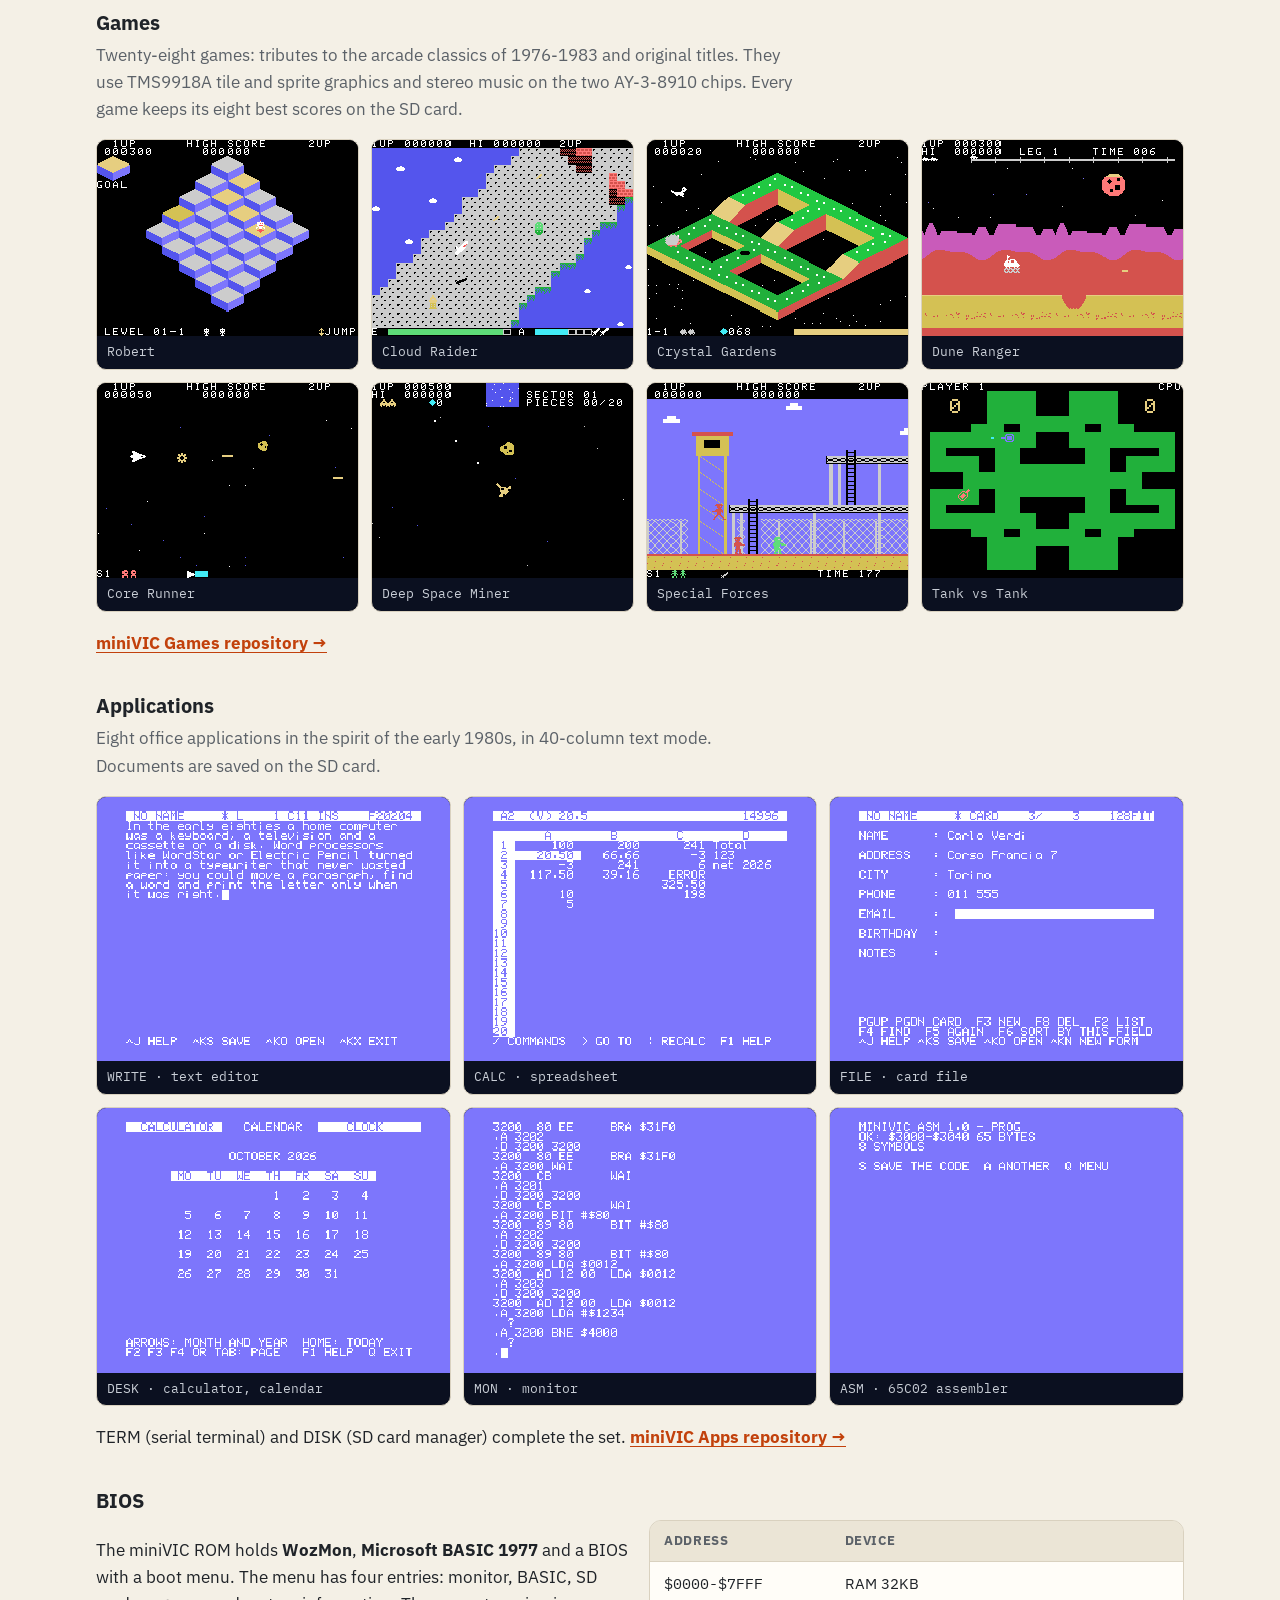
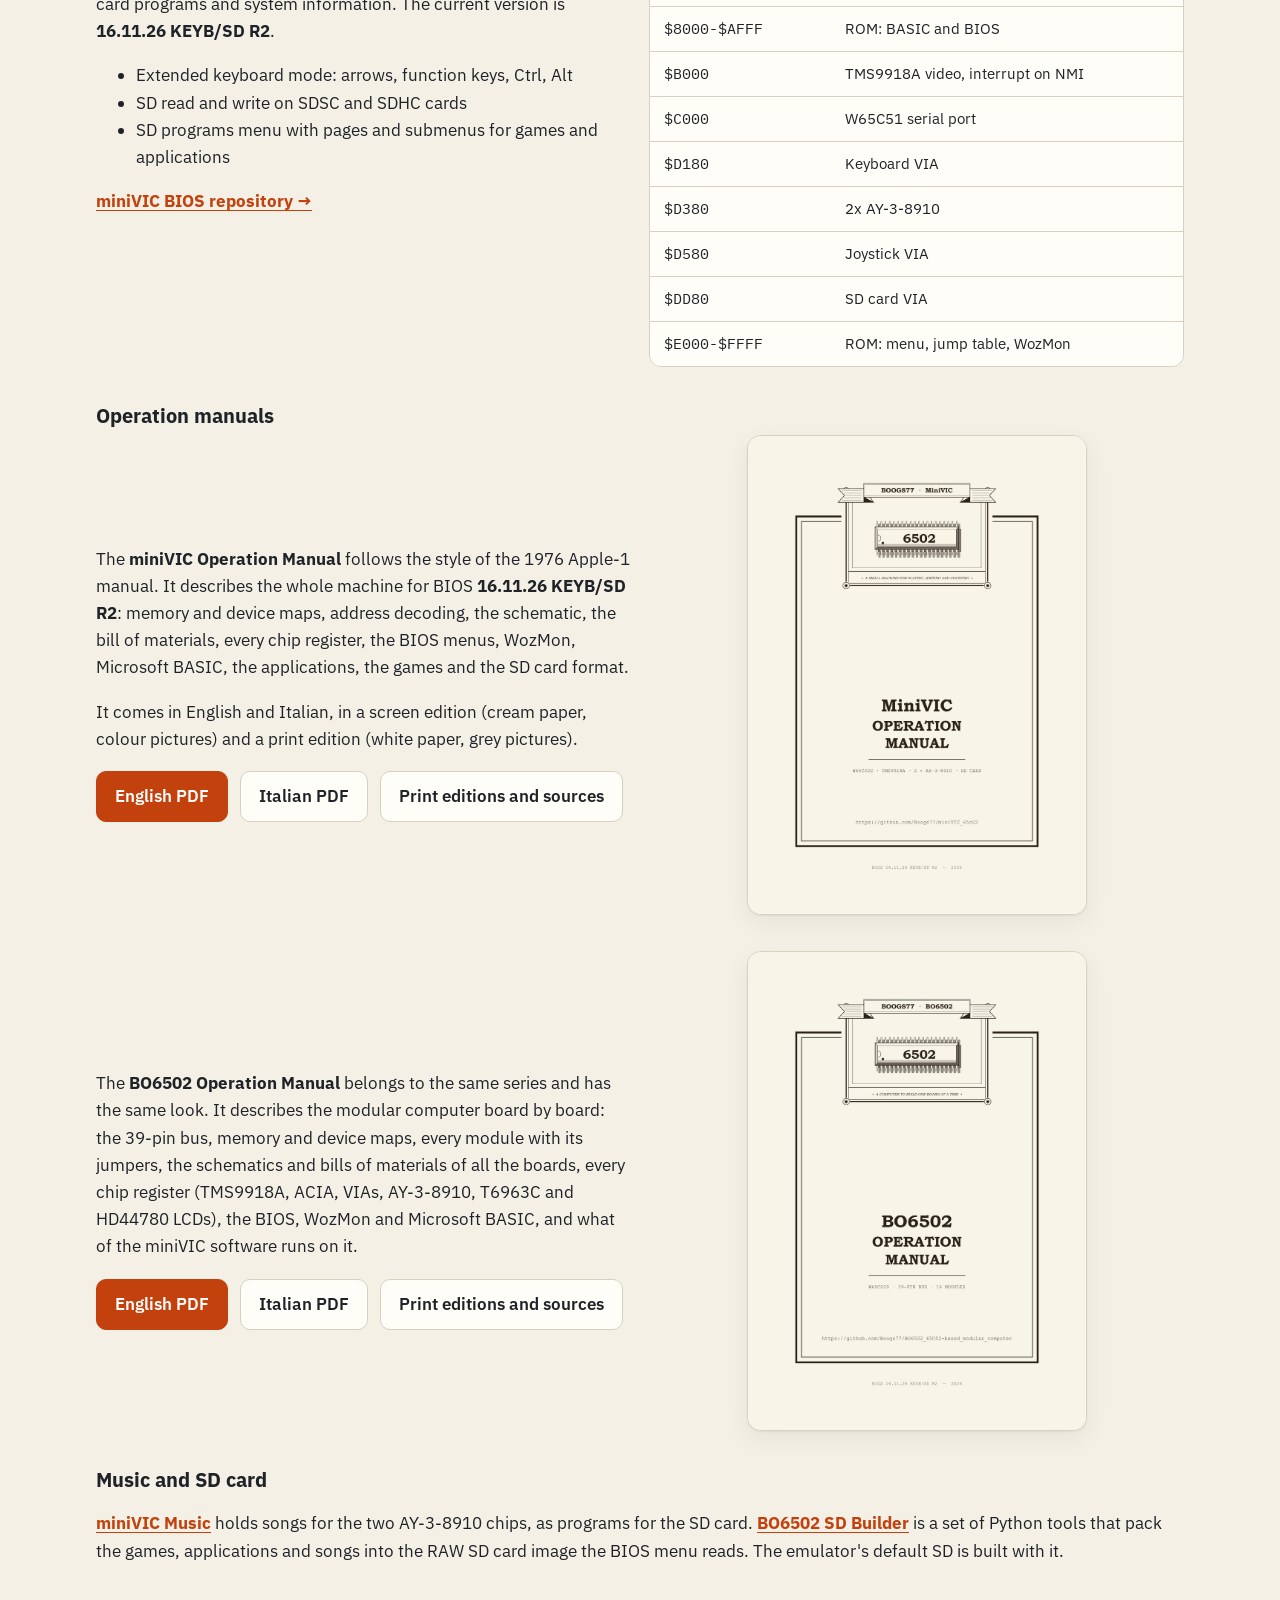
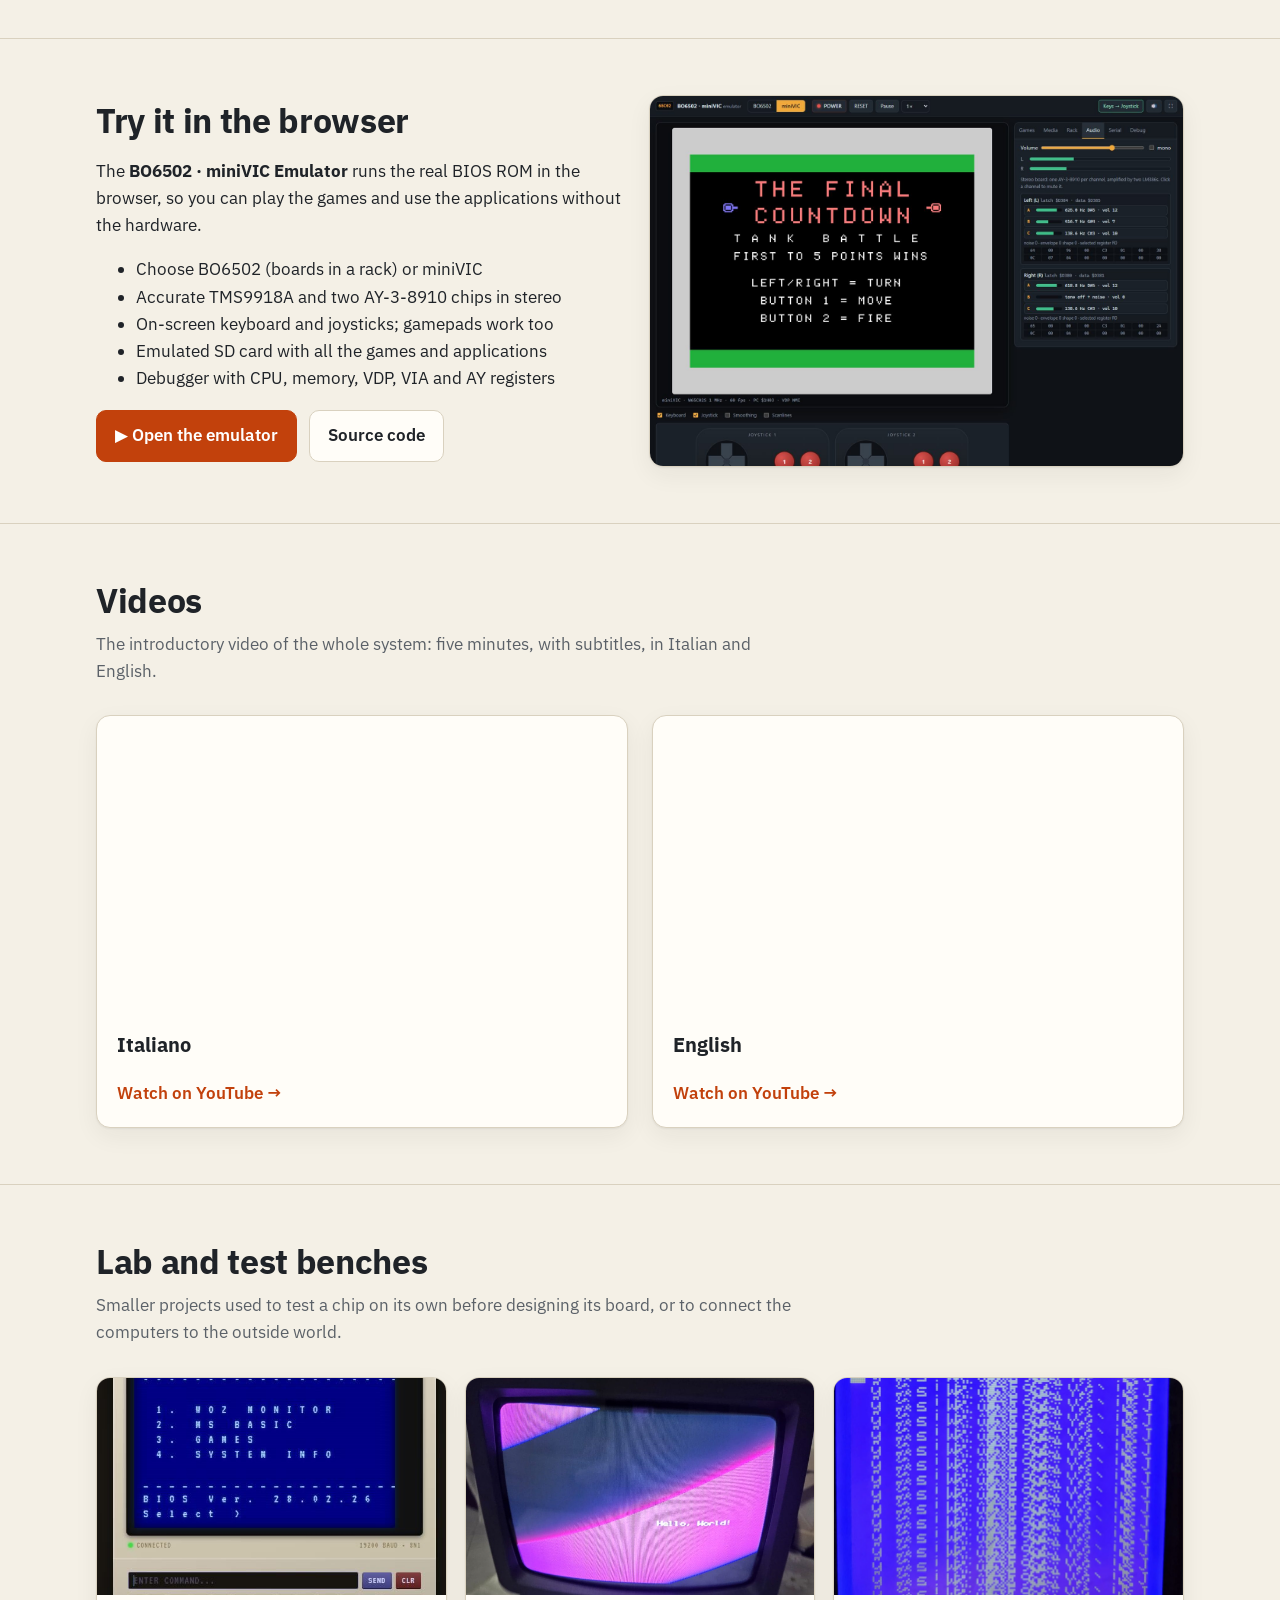
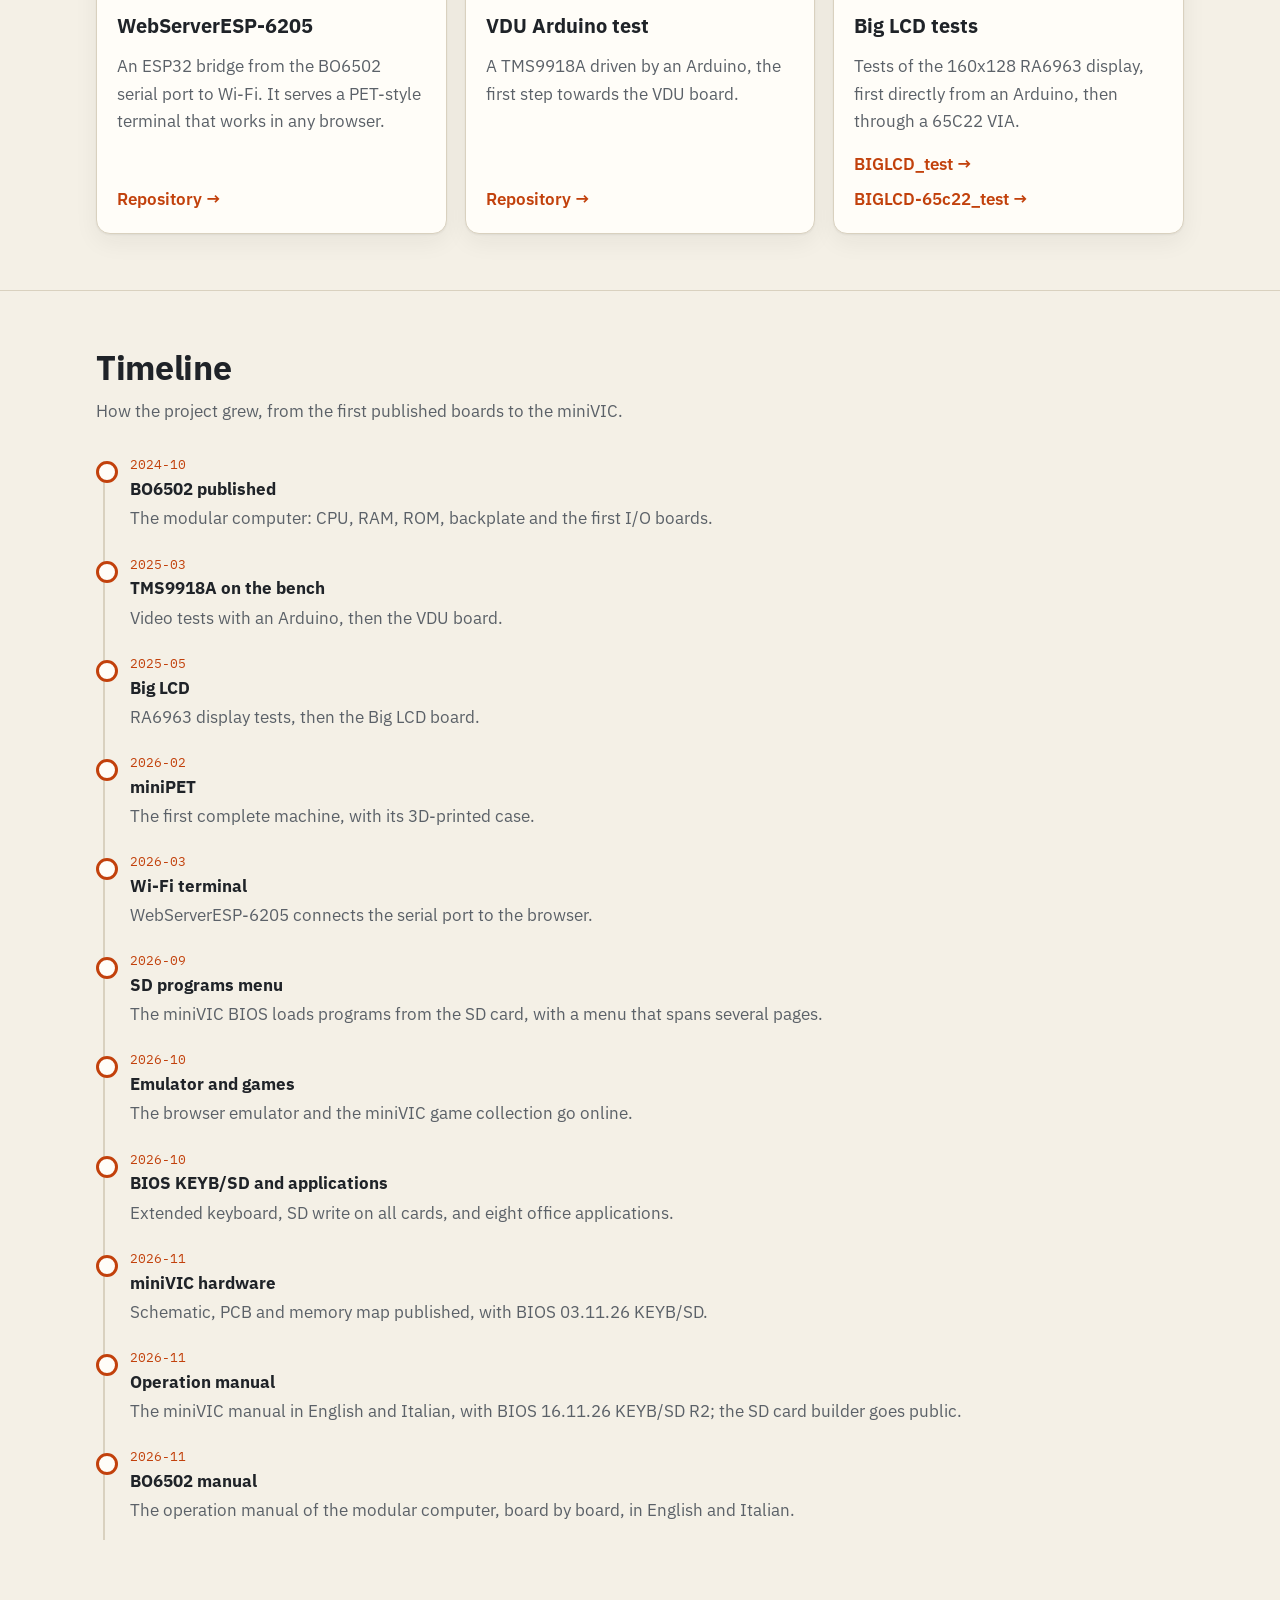
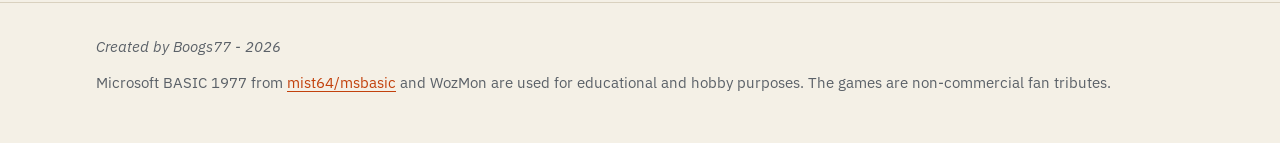
==== commit 177e9eeb: "Add the Hackaday.io project and the Arcade6502 path Co-Authored-By: Claude Sonnet 5.5 <noreply@anthr" ====
--- a/index.html
+++ b/index.html
@@ -4,20 +4,20 @@
 <meta charset="utf-8">
 <meta name="viewport" content="width=device-width, initial-scale=1">
 <title>Boogs77 65C02 Projects</title>
-<meta name="description" content="Homemade 8-bit computers built around the W65C02S: the BO6502 modular computer, the miniPET and the miniVIC, with their BIOS, games, applications and a browser emulator.">
+<meta name="description" content="Homemade 8-bit computers built around the W65C02S: the BO6502 modular computer, the miniPET, the miniVIC and the Arcade6502 board, with their BIOS, games, applications and a browser emulator.">
 <link rel="canonical" href="https://boogs77.github.io/">
 <link rel="alternate" hreflang="x-default" href="https://boogs77.github.io/">
 <meta property="og:type" content="website">
 <meta property="og:site_name" content="Boogs77 65C02">
 <meta property="og:title" content="Boogs77 65C02 Projects">
-<meta property="og:description" content="Homemade 8-bit computers built around the W65C02S: the BO6502 modular computer, the miniPET and the miniVIC, with their BIOS, games, applications and a browser emulator.">
+<meta property="og:description" content="Homemade 8-bit computers built around the W65C02S: the BO6502 modular computer, the miniPET, the miniVIC and the Arcade6502 board, with their BIOS, games, applications and a browser emulator.">
 <meta property="og:url" content="https://boogs77.github.io/">
 <meta property="og:image" content="https://boogs77.github.io/img/emulator.jpg">
 <meta property="og:locale" content="en_US">
 <meta property="og:locale:alternate" content="it_IT">
 <meta name="twitter:card" content="summary_large_image">
 <meta name="twitter:title" content="Boogs77 65C02 Projects">
-<meta name="twitter:description" content="Homemade 8-bit computers built around the W65C02S: the BO6502 modular computer, the miniPET and the miniVIC, with their BIOS, games, applications and a browser emulator.">
+<meta name="twitter:description" content="Homemade 8-bit computers built around the W65C02S: the BO6502 modular computer, the miniPET, the miniVIC and the Arcade6502 board, with their BIOS, games, applications and a browser emulator.">
 <meta name="twitter:image" content="https://boogs77.github.io/img/emulator.jpg">
 <script type="application/ld+json">{"@context": "https://schema.org", "@graph": [{"@type": "WebSite", "name": "Boogs77 65C02", "url": "https://boogs77.github.io/", "inLanguage": ["en", "it"]}, {"@type": "VideoObject", "name": "The BO6502 family of 65C02 computers (Italian)", "description": "Five-minute introduction to the BO6502 family of homebrew 65C02 computers: BO6502, miniPET, miniVIC and Arcade6502.", "thumbnailUrl": ["https://img.youtube.com/vi/_Hjr3x2rjTE/hqdefault.jpg"], "uploadDate": "2026-11-22", "duration": "PT5M", "inLanguage": "it", "contentUrl": "https://youtu.be/_Hjr3x2rjTE", "embedUrl": "https://www.youtube.com/embed/_Hjr3x2rjTE"}, {"@type": "VideoObject", "name": "The BO6502 family of 65C02 computers (English)", "description": "Five-minute introduction to the BO6502 family of homebrew 65C02 computers: BO6502, miniPET, miniVIC and Arcade6502.", "thumbnailUrl": ["https://img.youtube.com/vi/LweN9A5SnNI/hqdefault.jpg"], "uploadDate": "2026-11-22", "duration": "PT5M", "inLanguage": "en", "contentUrl": "https://youtu.be/LweN9A5SnNI", "embedUrl": "https://www.youtube.com/embed/LweN9A5SnNI"}]}</script>
 <link rel="alternate" hreflang="en" href="https://boogs77.github.io/">
@@ -50,10 +50,12 @@
   <div class="wrap hero">
     <p class="eyebrow">W65C02S · TMS9918A · AY-3-8910</p>
     <h1>Homemade 8-bit computers around the 65C02</h1>
-    <p class="lead">It started as a modular computer on a backplane, the <b>BO6502</b>. From its boards came two complete machines, the <b>miniPET</b> and the <b>miniVIC</b>. Each has its own BIOS. The miniVIC also has a library of games, office applications and an emulator that runs all of it in the browser.</p>
+    <p class="lead">It started as a modular computer on a backplane, the <b>BO6502</b>. From its boards came three paths: the <b>miniPET</b>, the <b>miniVIC</b> and the <a href="https://github.com/Boogs77/arcade_bios"><b>Arcade6502</b></a> cabinet board. Each has its own BIOS. The miniVIC also has a library of games, office applications and an emulator that runs all of it in the browser.</p>
     <div class="actions">
       <a class="btn primary" href="https://boogs77.github.io/BO6502-miniVIC-emulator/">▶ Play the miniVIC in your browser</a>
       <a class="btn" href="https://github.com/Boogs77">GitHub profile</a>
+      <a class="btn" href="https://hackaday.io/project/207465">Hackaday.io</a>
+      <a class="btn" href="https://www.instructables.com/Build-a-Modular-65C02-Computer-BO6502-and-Turn-It-/">Instructables</a>
     </div>
 
     <ul class="stats">
